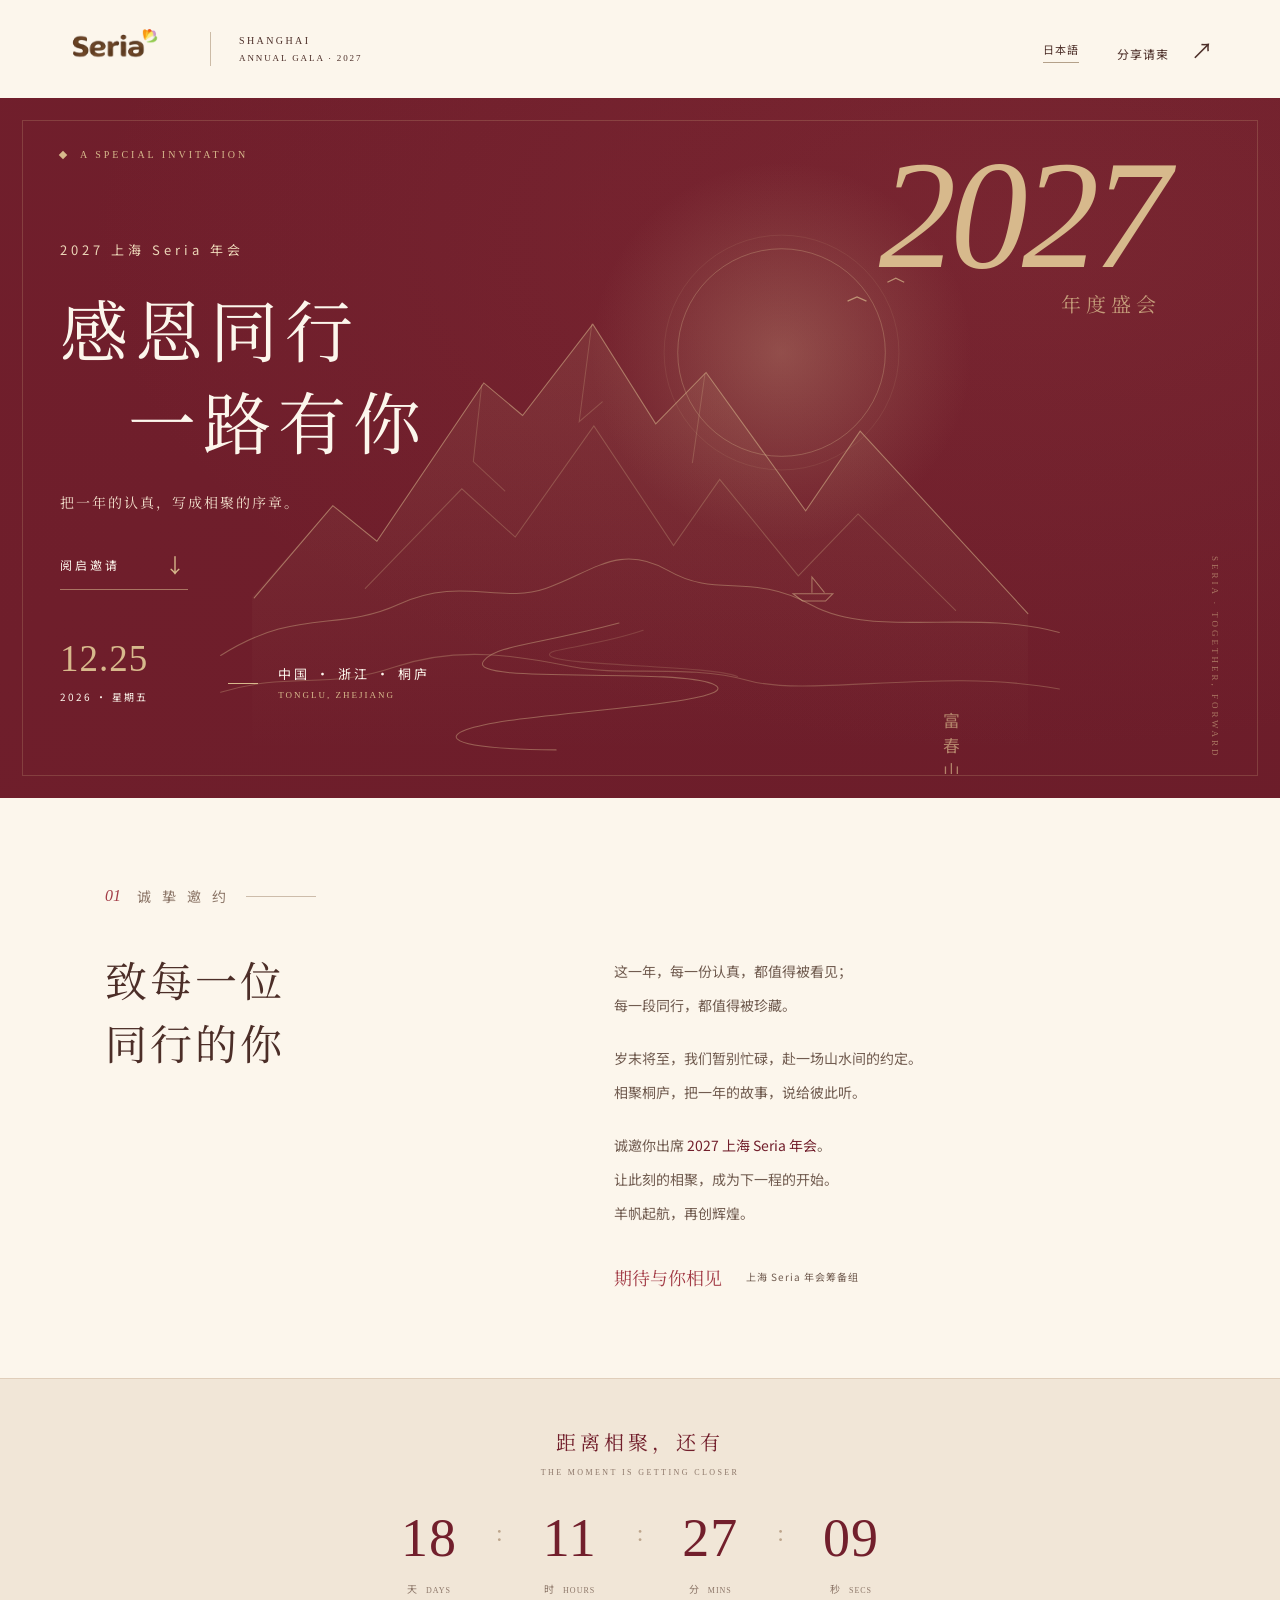
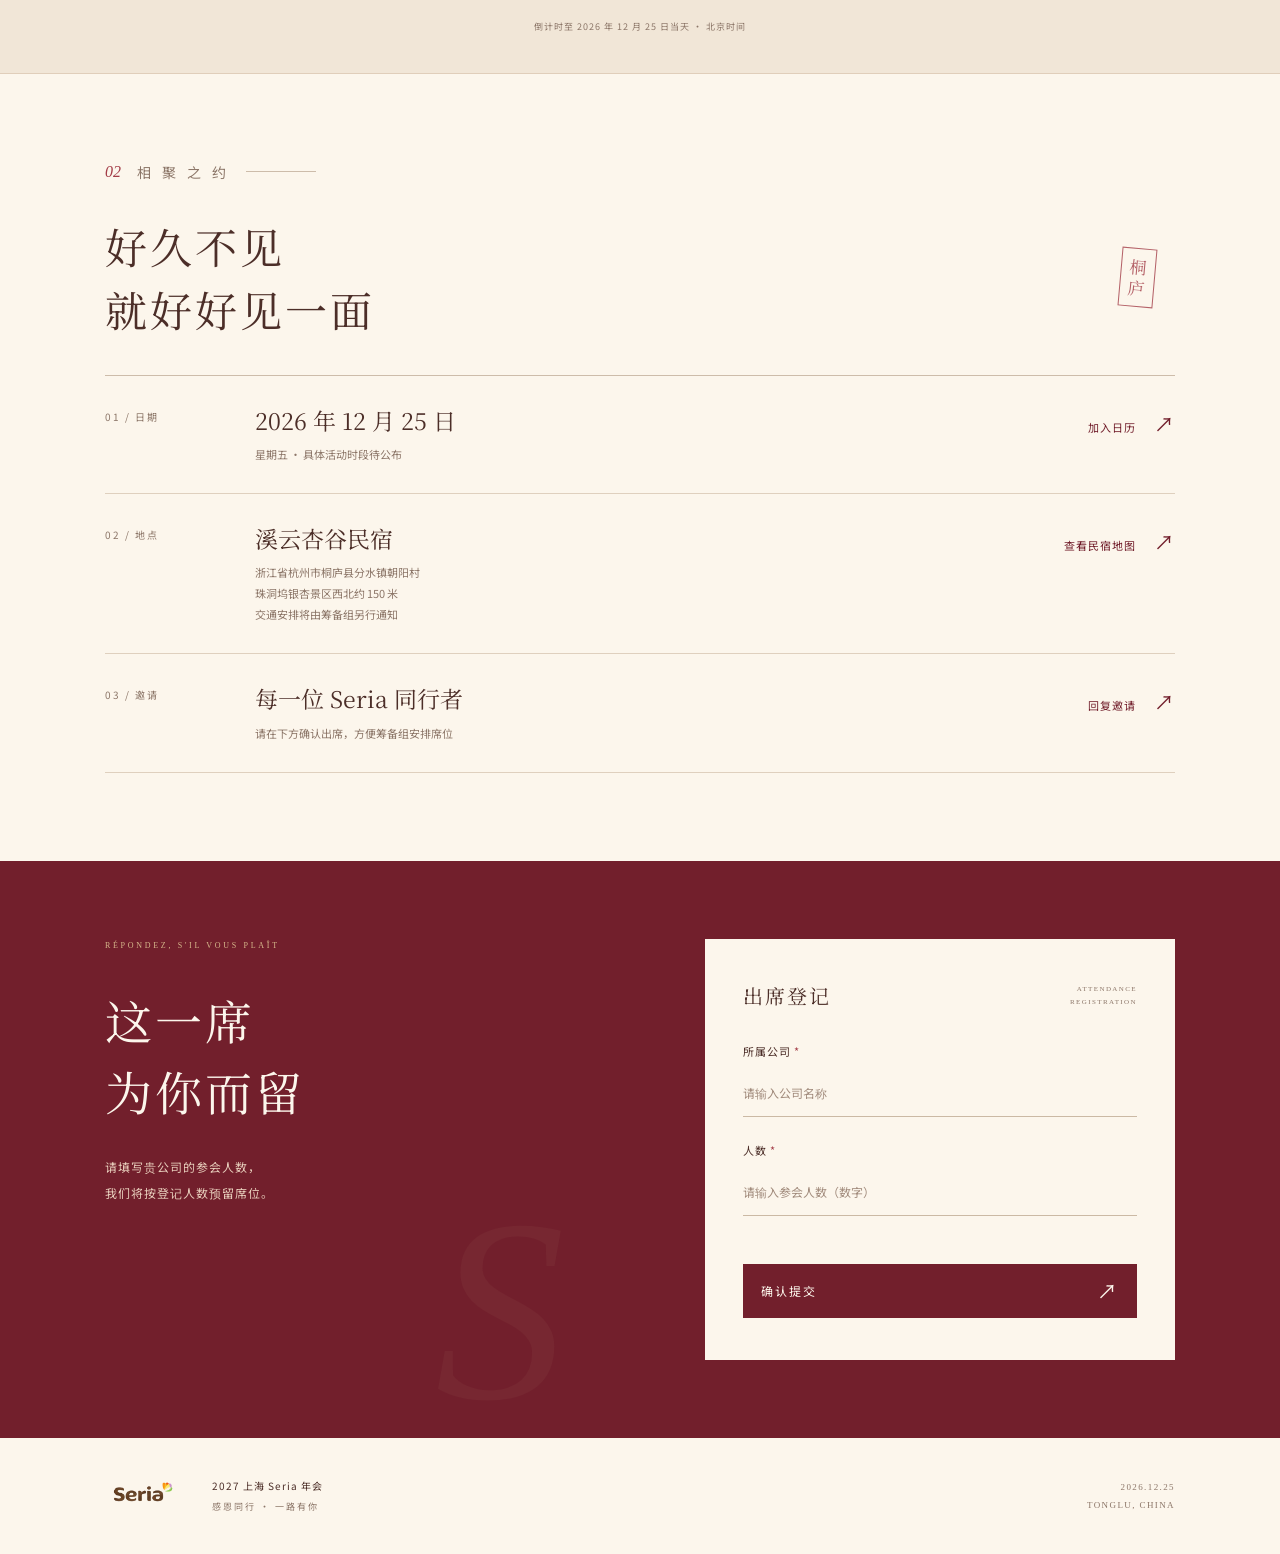
==== index.html @ f0b499c9 "Unify Chinese heading fonts and remove title punctuation" ====
<!doctype html>
<html lang="zh-CN">
<head>
<meta charset="UTF-8">
<meta name="viewport" content="width=device-width,initial-scale=1,viewport-fit=cover">
<meta name="theme-color" content="#721f2c">
<meta name="description" content="2027 上海 Seria 年会邀请函｜2026 年 12 月 25 日，相聚浙江桐庐。查看请柬，确认出席。">
<meta property="og:title" content="感恩同行，一路有你｜2027 上海 Seria 年会">
<meta property="og:description" content="2026.12.25 · 浙江桐庐 · 诚挚邀请每一位同行的你">
<title>2027 上海 Seria 年会 · 邀请函</title>
<link rel="icon" href="./assets/seria-logo.png">
<link rel="stylesheet" href="./style.css?v=20261104-copy1">
<link rel="preload" href="./assets/fonts/serif-sc.woff2?v=20261104-copy1" as="font" type="font/woff2" crossorigin>
<link rel="stylesheet" href="./fonts.css?v=20261104-copy1">
<script defer src="./assets/jszip.min.js"></script>
<script type="module" src="./download.mjs?v=20261105-font3"></script>
<script type="module" src="./app.mjs?v=20261105-reset3"></script>
<style>@font-face{font-family:"Seria Serif Complete";src:url("./assets/fonts/serif-sc-complete.woff2") format("woff2");font-weight:400;font-style:normal;font-display:swap}:root{--serif:"Seria Serif Complete","Songti SC","STSong","SimSun",serif}.company-success .company-receipt strong{font-family:var(--serif);font-weight:400}.form-heading>span{font:400 20px/1.5 var(--serif);letter-spacing:2px}.section-index{font-size:14px}.hero-year span{font:400 20px/1.8 var(--serif);letter-spacing:5px;white-space:nowrap}@media(max-width:800px){.section-index{font-size:14px}.hero-year span{font-size:24px;line-height:1.5;letter-spacing:4px;opacity:1}}</style>
</head>
<body>
<a class="skip" href="#invitation">跳至邀请正文</a>
<header class="masthead">
  <a href="#top" class="brand" aria-label="Seria 年会请柬首页"><img src="./assets/seria-logo.png" width="118" height="50" alt="Seria"></a>
  <span class="masthead-label">SHANGHAI<br><span>ANNUAL GALA · 2027</span></span>
  <a class="language-link" href="./ja/" lang="ja">日本語</a>
  <button class="share-button" type="button" id="share-button" aria-label="分享请柬">分享请柬 <span aria-hidden="true">↗</span></button>
</header>
<main id="top">
  <section class="hero" aria-labelledby="hero-heading">
    <div class="hero-rule"></div>
    <p class="eyebrow hero-eyebrow"><span class="tiny-diamond" aria-hidden="true"></span> A SPECIAL INVITATION</p>
    <p class="hero-year" aria-hidden="true">2027<span>年度盛会</span></p>
    <div class="hero-copy">
      <p class="hero-kicker">2027 上海 Seria 年会</p>
      <h1 id="hero-heading">感恩同行<span>一路有你</span></h1>
      <p class="hero-subtitle">把一年的认真，写成相聚的序章。</p>
      <a class="hero-open" href="#invitation">阅启邀请 <span aria-hidden="true">↓</span></a>
    </div>
    <svg class="landscape" viewBox="0 0 800 620" fill="none" aria-hidden="true">
      <defs>
        <linearGradient id="hill" x1="400" y1="130" x2="400" y2="600" gradientUnits="userSpaceOnUse"><stop stop-color="#d7b98c" stop-opacity=".13"/><stop offset="1" stop-color="#d7b98c" stop-opacity="0"/></linearGradient>
        <radialGradient id="sun"><stop stop-color="#ead0a0" stop-opacity=".25"/><stop offset="1" stop-color="#d7b98c" stop-opacity="0"/></radialGradient>
      </defs>
      <circle cx="535" cy="218" r="182" fill="url(#sun)"/>
      <circle cx="535" cy="218" r="99" stroke="#d7b98c" stroke-opacity=".42" stroke-width=".7"/>
      <circle cx="535" cy="218" r="112" stroke="#d7b98c" stroke-opacity=".15" stroke-width=".7"/>
      <path d="M30 451 107 364 149 398 251 247 288 278 355 191 415 286 463 237 558 369 610 293 770 467V620H30Z" fill="url(#hill)"/>
      <g stroke="#d7b98c" stroke-width="1" stroke-linecap="round">
        <path opacity=".55" d="m32 452 75-88 42 34 102-151 37 31 67-87 60 95 48-49 95 132 52-76 160 174"/>
        <path opacity=".28" d="m138 443 92-95 51 46 75-106 76 114 44-63 75 92 57-59 93 92"/>
        <path opacity=".4" d="M0 507c72-46 111-22 170-49s96 0 140-15 70-44 117-17 78 1 137 33 154 3 236 26"/>
        <path opacity=".3" d="M0 542c66-20 102-2 166-24s125-9 171 0 109-3 167 13 185-13 296 8"/>
        <path opacity=".42" d="M380 476c-79 21-117 21-129 36-19 23 179 6 218 22 38 16-136 26-194 35-75 11-71 27 45 28"/>
        <path opacity=".2" d="M403 483c-50 17-94 17-89 24 6 10 153 9 179 20"/>
        <path opacity=".25" d="m354 191-12 93 22-19m98-27-12 85m-201-74-8 73 30 28"/>
      </g>
      <path d="m598 169 9-4 9 4m20-18 8-4 8 4" stroke="#d7b98c" stroke-opacity=".7" stroke-width="1.2"/>
      <g transform="translate(564 446)" stroke="#d7b98c" stroke-opacity=".55" stroke-width="1"><path d="M-18 2h38l-7 7H-9zM0 1v-15l12 15"/></g>
      <text x="697" y="560" fill="#d7b98c" opacity=".65" font-size="16" style="writing-mode:vertical-rl;letter-spacing:8px">富春山水 · 共赴新程</text>
    </svg>
    <div class="hero-bottom">
      <div class="hero-date"><strong>12.25</strong><span>2026 · 星期五</span></div>
      <div class="hero-location"><span class="line" aria-hidden="true"></span><p>中国 · 浙江 · 桐庐<small>TONGLU, ZHEJIANG</small></p></div>
    </div>
    <span class="hero-corner" aria-hidden="true">SERIA · TOGETHER, FORWARD</span>
  </section>

  <section class="letter section" id="invitation" aria-labelledby="letter-heading">
    <div class="section-index"><span>01</span> 诚 挚 邀 约 <i></i></div>
    <div class="letter-grid">
      <h2 id="letter-heading">致每一位<br>同行的你</h2>
      <div class="letter-copy">
        <p>这一年，每一份认真，都值得被看见；<br>每一段同行，都值得被珍藏。</p>
        <p>岁末将至，我们暂别忙碌，赴一场山水间的约定。<br class="desktop-break">相聚桐庐，把一年的故事，说给彼此听。</p>
        <p>诚邀你出席 <strong>2027 上海 Seria 年会</strong>。<br>让此刻的相聚，成为下一程的开始。<br>羊帆起航，再创辉煌。</p>
        <div class="letter-signature"><span>期待与你相见</span><b>上海 Seria 年会筹备组</b></div>
      </div>
    </div>
  </section>

  <section class="countdown-section" aria-label="年会倒计时">
    <div class="countdown-label"><p id="countdown-title">距离相聚，还有</p><span>THE MOMENT IS GETTING CLOSER</span></div>
    <div class="countdown" role="timer" aria-label="距离活动当天的剩余时间">
      <div><strong id="days">--</strong><span>天 <i>DAYS</i></span></div><b aria-hidden="true">:</b>
      <div><strong id="hours">--</strong><span>时 <i>HOURS</i></span></div><b aria-hidden="true">:</b>
      <div><strong id="minutes">--</strong><span>分 <i>MINS</i></span></div><b aria-hidden="true">:</b>
      <div><strong id="seconds">--</strong><span>秒 <i>SECS</i></span></div>
    </div>
    <p class="countdown-note">倒计时至 2026 年 12 月 25 日当天 · 北京时间</p>
  </section>

  <section class="details section" aria-labelledby="details-heading">
    <div class="section-index"><span>02</span> 相 聚 之 约 <i></i></div>
    <div class="details-heading"><h2 id="details-heading">好久不见<br>就好好见一面</h2><span class="detail-stamp" aria-hidden="true">桐<br>庐</span></div>
    <div class="detail-lines">
      <div class="detail-row"><span class="detail-no">01 / 日期</span><div><h3>2026 年 12 月 25 日</h3><p>星期五 · 具体活动时段待公布</p></div><button type="button" id="calendar-button" class="text-button">加入日历 <span aria-hidden="true">↗</span></button></div>
      <div class="detail-row"><span class="detail-no">02 / 地点</span><div><h3>溪云杏谷民宿</h3><p>浙江省杭州市桐庐县分水镇朝阳村<br>珠洞坞银杏景区西北约 150 米<br>交通安排将由筹备组另行通知</p></div><a class="text-button" href="https://uri.amap.com/search?keyword=%E6%9D%AD%E5%B7%9E%E6%A1%90%E5%BA%90%E6%BA%AA%E4%BA%91%E6%9D%8F%E8%B0%B7%E6%B0%91%E5%AE%BF&city=%E6%9D%AD%E5%B7%9E&view=map" target="_blank" rel="noopener noreferrer">查看民宿地图 <span aria-hidden="true">↗</span></a></div>
      <div class="detail-row"><span class="detail-no">03 / 邀请</span><div><h3>每一位 Seria 同行者</h3><p>请在下方确认出席，方便筹备组安排席位</p></div><a class="text-button" href="#rsvp">回复邀请 <span aria-hidden="true">↗</span></a></div>
    </div>
  </section>

  <section class="rsvp-section rsvp-section--company" id="rsvp" aria-labelledby="rsvp-heading">
    <div class="rsvp-intro">
      <p class="eyebrow">RÉPONDEZ, S'IL VOUS PLAÎT</p>
      <h2 id="rsvp-heading">这一席<br>为你而留</h2>
      <p>请填写贵公司的参会人数，<br>我们将按登记人数预留席位。</p>
      <span class="rsvp-art" aria-hidden="true">S</span>
    </div>
    <div class="rsvp-panel">
      <form id="rsvp-form" class="company-form" novalidate>
        <div class="form-heading"><span>出席登记</span><small>ATTENDANCE REGISTRATION</small></div>
        <label for="guest-company">所属公司 <span aria-hidden="true">*</span></label>
        <input id="guest-company" name="company" type="text" autocomplete="organization"
          maxlength="100" required placeholder="请输入公司名称">
        <label for="guest-count">人数 <span aria-hidden="true">*</span></label>
        <input id="guest-count" name="headcount" type="number" inputmode="numeric"
          min="1" max="300" step="1" required placeholder="请输入参会人数（数字）">
        <div class="honeypot" aria-hidden="true">
          <label for="guest-website">Website</label>
          <input id="guest-website" name="website" tabindex="-1" autocomplete="off">
        </div>
        <button class="submit-button" id="submit-button" type="submit">
          <span>确认提交</span><span aria-hidden="true">↗</span>
        </button>
        <p class="form-message" id="form-message" role="status" aria-live="polite"></p>
      </form>
      <div id="rsvp-success" class="success-panel company-success" hidden>
        <div class="success-mark" aria-hidden="true">✓</div>
        <p class="eyebrow">REGISTRATION RECEIVED</p>
        <h3>参会人数登记成功</h3>
        <p>已收到贵公司的登记信息。<br>我们将按登记人数预留席位。</p>
        <div class="company-receipt">
          <span id="receipt-company"></span>
          <strong><span id="receipt-count"></span> 人</strong>
        </div>
        <div class="receipt-code" hidden><span>登记编号</span><strong id="receipt-code"></strong></div>
        <button id="download-company-list" type="button" style="display:flex;justify-content:space-between;align-items:center;gap:12px;width:100%;min-height:52px;margin-top:18px;padding:14px 18px;border:1px solid #721f2c;background:var(--red);color:var(--paper);font:400 12px/1.5 var(--sans);letter-spacing:2px;text-align:left">下载本公司人员名单（Excel） <span aria-hidden="true" style="font-size:20px">↓</span></button>
        <p id="download-message" style="font:400 12px/1.8 var(--serif);margin-top:10px">姓名、性别、编号请填写后交给筹备组，表格不会自动上传。</p>
      </div>
      
    </div>
  </section>
</main>
<footer><img src="./assets/seria-logo.png" alt="Seria" width="82" height="35"><p>2027 上海 Seria 年会<br><span>感恩同行 · 一路有你</span></p><span class="footer-date">2026.12.25<br>TONGLU, CHINA</span></footer>
<nav class="mobile-bar" aria-label="快捷操作"><button type="button" id="mobile-share">分享请柬 <span aria-hidden="true">↗</span></button><a href="#rsvp" id="mobile-rsvp">确认出席 <span aria-hidden="true">→</span></a></nav>
<div class="toast" id="toast" role="status" aria-live="polite"></div>
<dialog class="share-dialog" id="share-dialog" aria-labelledby="share-title" aria-describedby="share-instructions">
  <div class="share-dialog-head"><h2 id="share-title">分享二维码请柬</h2><form method="dialog"><button type="submit" class="share-close" aria-label="关闭分享">×</button></form></div>
  <p id="share-instructions">选择分享方式：保存图片后发送，或复制邀请函链接。</p>
  <button type="button" id="copy-share-link" class="share-download" style="width:100%;margin:12px 0;background:transparent;border:1px solid #721f2c;color:#721f2c">复制邀请函链接 <span aria-hidden="true">↗</span></button>
  <input id="share-link-value" aria-label="邀请函链接" readonly hidden style="width:100%;font-size:14px" />
  <p id="share-link-status" role="status" aria-live="polite" style="font-size:12px"></p>
  <img class="share-poster" src="./assets/share/invitation-sc.jpg?v=20261104-copy1" width="1190" height="1355" alt="2027 上海 Seria 年会中文邀请函，含进入请柬的二维码">
  <a class="share-download" href="./assets/share/invitation-sc.jpg?v=20261104-copy1" download="Seria-2027-invitation-zh.jpg">保存请柬图片（分享图片） <span aria-hidden="true">↓</span></a>
</dialog>
<noscript><p class="noscript">请启用 JavaScript，以查看实时倒计时并提交出席回执。</p></noscript>
</body>
</html>
---- style.css ----
@charset "UTF-8";
:root{--red:#721f2c;--deep:#521823;--rose:#a33c47;--gold:#d7b98c;--paper:#fcf6ec;--ink:#4c2e28;--muted:#8c7668;--serif:"Songti SC","STSong","SimSun",serif;--sans:"Microsoft YaHei","PingFang SC","Noto Sans SC",sans-serif}
*{box-sizing:border-box}html{scroll-behavior:smooth;scroll-padding-top:30px}body{margin:0;background:var(--paper);color:var(--ink);font-family:var(--sans);-webkit-font-smoothing:antialiased}button,input,textarea{font:inherit}button,a,input,textarea{-webkit-tap-highlight-color:transparent}button,a{touch-action:manipulation}a{color:inherit;text-decoration:none}button{cursor:pointer}button:disabled{cursor:wait;opacity:.65}button:focus-visible,a:focus-visible,input:focus-visible,textarea:focus-visible{outline:2px solid var(--rose);outline-offset:5px}button{border:0}p,h1,h2,h3{margin:0}button span,a span{display:inline-block}::selection{background:var(--gold);color:var(--deep)}[hidden]{display:none!important}
.skip{position:fixed;top:-100px;left:20px;z-index:100;background:white;padding:16px}.skip:focus{top:0}
.masthead{max-width:1280px;height:98px;padding:0 60px;display:flex;align-items:center;gap:32px;margin:auto}.brand img{width:118px;height:auto;display:block}.masthead-label{font:10px/1.7 Georgia,serif;letter-spacing:2.4px;border-left:1px solid #ccbba6;padding-left:28px}.masthead-label span{font-size:9px;letter-spacing:1.9px}.share-button{margin-left:auto;background:none;color:var(--ink);font-size:12px;letter-spacing:1px}.share-button span{margin-left:18px;font-size:22px}
.hero{position:relative;isolation:isolate;background:var(--red);color:var(--paper);min-height:700px;overflow:hidden;padding:48px max(60px,calc((100vw - 1160px)/2)) 40px}.hero:after{content:"";position:absolute;inset:0;pointer-events:none;z-index:-1;background:radial-gradient(ellipse at 80% 20%,#b8555525,transparent 65%),linear-gradient(135deg,#4d12230d,#390d181a)}.hero-rule{position:absolute;inset:22px;border:1px solid #d7b98c35;pointer-events:none}.eyebrow{font:10px/1.7 Georgia,serif;letter-spacing:3px}.hero-eyebrow{display:flex;gap:14px;align-items:center;color:var(--gold)}.tiny-diamond{display:block;width:6px;height:6px;background:var(--gold);transform:rotate(45deg)}
.hero-year{position:absolute;right:9%;top:48px;font:italic 155px/.9 Georgia,serif;letter-spacing:-6px;color:var(--gold);opacity:.75;z-index:1}.hero-year span{display:block;font:10px/2.5 var(--sans);letter-spacing:10px;text-align:right;opacity:.8;margin-right:4px}
.hero-copy{position:relative;margin-top:77px;z-index:2}.hero-kicker{font-size:13px;letter-spacing:4px;color:#ebd5b7;margin-bottom:23px}h1{font:68px/1.35 var(--serif);letter-spacing:7px;font-weight:400}h1 span{display:block;margin-left:68px}.hero-subtitle{font:14px/1.8 var(--serif);letter-spacing:2px;margin-top:24px;color:#f2dfcc}.hero-open{display:inline-flex;align-items:center;gap:45px;font-size:12px;letter-spacing:3px;border-bottom:1px solid #d7b98c90;padding:0 0 10px;margin-top:35px}.hero-open span{font-size:20px;color:var(--gold)}
.landscape{position:absolute;width:68%;height:auto;max-height:650px;right:-40px;bottom:24px;z-index:0;pointer-events:none}
.hero-bottom{display:flex;align-items:end;gap:80px;position:relative;z-index:2;margin-top:50px}.hero-date strong{display:block;font:37px/1 Georgia,serif;letter-spacing:1px;color:var(--gold)}.hero-date span{display:block;font-size:10px;letter-spacing:2px;margin-top:12px}.hero-location{display:flex;align-items:center;gap:20px}.hero-location p{font-size:13px;letter-spacing:3px;line-height:1.8}.hero-location small{display:block;font:9px/2 Georgia,serif;letter-spacing:2px;color:var(--gold)}.line{display:block;width:30px;height:1px;background:var(--gold)}.hero-corner{position:absolute;bottom:40px;right:60px;font:9px Georgia,serif;letter-spacing:3px;color:#d7b98c90;writing-mode:vertical-rl}
.section{max-width:1160px;margin:0 auto;padding:88px 45px}.section-index{display:flex;align-items:center;gap:16px;font-size:10px;letter-spacing:4px;color:var(--muted)}.section-index>span{font:italic 16px Georgia,serif;letter-spacing:0;color:var(--rose)}.section-index i{height:1px;flex:1;max-width:70px;background:#cdbcaa}.letter-grid{display:grid;grid-template-columns:1fr 1.25fr;gap:60px;margin-top:42px}h2{font:42px/1.5 var(--serif);font-weight:400;letter-spacing:3px}.title-dot{color:var(--rose)}.letter-copy{font:14px/2.4 var(--sans);color:#715c50;padding-top:7px}.letter-copy p+p{margin-top:20px}.letter-copy strong{font-weight:500;color:var(--red)}.letter-signature{display:flex;align-items:center;gap:24px;margin-top:34px}.letter-signature span{font:18px var(--serif);color:var(--rose)}.letter-signature b{font-size:10px;font-weight:400;letter-spacing:1px}
.countdown-section{padding:48px 30px 40px;background:#f1e6d7;border-top:1px solid #e0ceba;border-bottom:1px solid #e0ceba;text-align:center}.countdown-label p{font:20px var(--serif);letter-spacing:4px;color:var(--red)}.countdown-label>span{font:8px/3 Georgia,serif;letter-spacing:2.4px;color:var(--muted)}.countdown{display:flex;justify-content:center;align-items:flex-start;gap:27px;margin-top:24px}.countdown>div{min-width:80px}.countdown strong{display:block;font:54px/1.1 Georgia,serif;color:var(--red);font-variant-numeric:tabular-nums;letter-spacing:1px}.countdown>div>span{font-size:10px;display:block;color:var(--muted);margin-top:12px}.countdown i{font:8px Georgia,serif;margin-left:7px;letter-spacing:1px}.countdown>b{font:24px/2 Georgia,serif;font-weight:400;color:#bda58c}.countdown-note{font-size:9px;color:var(--muted);letter-spacing:1px;margin-top:24px}
.details-heading{display:flex;justify-content:space-between;align-items:center;margin-top:33px}.detail-stamp{border:1px solid var(--rose);padding:7px 8px;color:var(--rose);font:17px/1.25 var(--serif);transform:rotate(5deg);opacity:.8;margin-right:20px}.detail-lines{margin-top:34px;border-top:1px solid #cdbcaa}.detail-row{padding:28px 0;border-bottom:1px solid #dfd0be;display:grid;grid-template-columns:130px 1fr auto;align-items:start;gap:20px}.detail-no{font-size:10px;letter-spacing:2px;color:var(--muted);padding-top:5px}.detail-row h3{font:23px/1.5 var(--serif);font-weight:400}.detail-row p{font-size:11px;line-height:1.9;color:var(--muted);margin-top:6px}.text-button{padding:5px 0;background:transparent;color:var(--red);font-size:11px;white-space:nowrap;letter-spacing:1px}.text-button span{font-size:20px;margin-left:15px}
.rsvp-section{background:var(--red);color:var(--paper);display:grid;grid-template-columns:1fr 1fr;gap:70px;padding:78px max(60px,calc((100vw - 1070px)/2));position:relative;overflow:hidden}.rsvp-intro{position:relative}.rsvp-intro>.eyebrow{color:var(--gold);font-size:8px;letter-spacing:2.7px}.rsvp-intro h2{margin-top:33px;font-size:47px}.rsvp-intro>p:last-of-type{font-size:12px;line-height:2.2;color:#e7cdbb;margin-top:28px;letter-spacing:1px}.rsvp-art{position:absolute;font:italic 260px Georgia,serif;color:#d7b98c0c;bottom:-100px;right:40px;pointer-events:none}.rsvp-panel{background:var(--paper);padding:34px 35px;color:var(--ink);position:relative;z-index:1;align-self:start}.form-heading{display:flex;align-items:center;justify-content:space-between;margin-bottom:25px;gap:16px}.form-heading>span{font:20px var(--serif);letter-spacing:2px}.form-heading small{font:7px/1.8 Georgia,serif;letter-spacing:1.4px;max-width:130px;text-align:right;color:var(--muted)}label{display:block;font-size:11px;letter-spacing:1px;margin-top:22px;margin-bottom:9px}label>span{color:var(--rose)}label small{font-size:9px;color:var(--muted);margin-left:8px}input,textarea{display:block;width:100%;border:0;border-bottom:1px solid #cbb9a4;border-radius:0;background:transparent;padding:10px 0 12px;outline-offset:3px;color:var(--ink);font-size:16px;line-height:1.5}input::placeholder,textarea::placeholder{color:#a28c7d;font-size:12px}textarea{resize:vertical;min-height:65px;max-height:180px}.privacy-note{font-size:10px;line-height:1.9;color:var(--muted);margin:20px 0 16px}.submit-button{width:100%;display:flex;align-items:center;justify-content:space-between;background:var(--red);color:var(--paper);padding:17px 18px;font-size:12px;letter-spacing:2px}.submit-button>span:last-child{font-size:20px;line-height:1}.form-message{font-size:11px;line-height:1.7;color:var(--red);margin-top:12px}.form-message:empty{display:none}.honeypot{position:absolute;left:-10000px;top:auto;width:1px;height:1px;overflow:hidden}
.success-panel{padding:35px 0;text-align:center}.success-mark{border:1px solid #cab390;color:var(--red);width:58px;height:58px;border-radius:50%;display:grid;place-items:center;margin:0 auto 24px;font-size:24px}.success-panel>.eyebrow{font-size:8px;letter-spacing:2px;color:var(--muted)}.success-panel h3{font:24px/1.6 var(--serif);margin:15px 0}.success-panel>p{font-size:12px;line-height:2;color:var(--muted)}.receipt-code{margin:28px 0;padding:20px;border-top:1px solid #ddcdb6;border-bottom:1px solid #ddcdb6}.receipt-code span{display:block;font-size:10px;color:var(--muted);margin-bottom:10px}.receipt-code strong{font:20px Georgia,serif;letter-spacing:3px;color:var(--red)}.success-panel .success-footnote{font-size:10px}
footer{display:flex;align-items:center;gap:25px;max-width:1160px;padding:35px 45px;margin:auto}footer img{width:82px;height:auto}footer p{font-size:10px;line-height:2;letter-spacing:1px}footer p>span{font-size:9px;color:var(--muted);letter-spacing:2px}.footer-date{margin-left:auto;text-align:right;font:9px/2 Georgia,serif;letter-spacing:1.4px;color:var(--muted)}.mobile-bar{display:none}.toast{position:fixed;bottom:100px;left:50%;transform:translate(-50%,20px);background:var(--deep);color:var(--paper);border:1px solid #d7b98c65;border-radius:2px;padding:13px 20px;font-size:12px;max-width:calc(100vw - 40px);width:max-content;opacity:0;pointer-events:none;transition:opacity .2s,transform .2s;z-index:20;box-shadow:0 3px 15px #0002}.toast.visible{opacity:1;transform:translate(-50%,0)}.noscript{background:#fff3cb;padding:16px;font-size:14px;position:fixed;top:0;z-index:100;left:0;right:0}
@media(min-width:900px){.hero-copy{animation:rise .9s both}.hero-year{animation:rise 1.2s both}.landscape{animation:appear 2s both}}
@keyframes rise{from{opacity:0;transform:translateY(15px)}to{opacity:1;transform:translateY(0)}}@keyframes appear{from{opacity:0}to{opacity:1}}
@media(max-width:800px){.masthead{height:78px;padding:0 26px;gap:20px}.brand img{width:98px}.masthead-label{padding-left:20px;font-size:9px;letter-spacing:1.8px}.masthead-label span{font-size:7px;letter-spacing:1.3px}.share-button{font-size:10px;letter-spacing:0}.share-button span{font-size:17px;margin-left:6px}.hero{min-height:680px;padding:35px 34px 32px}.hero-rule{inset:13px}.hero-year{top:56px;right:35px;font-size:104px;letter-spacing:-4px}.hero-year span{font-size:8px;letter-spacing:7px;line-height:3}.hero-eyebrow{font-size:8px;letter-spacing:2px;gap:10px}.hero-copy{margin-top:156px}.hero-kicker{font-size:10px;letter-spacing:2px;margin-bottom:19px}h1{font-size:48px;letter-spacing:4px;line-height:1.4}h1 span{margin-left:41px}.hero-subtitle{font-size:11px;letter-spacing:1px;margin-top:19px}.hero-open{font-size:11px;margin-top:26px;gap:33px}.hero-bottom{gap:35px;margin-top:74px;align-items:center}.hero-date strong{font-size:32px}.hero-date span{font-size:9px;letter-spacing:1px}.hero-location{gap:12px}.hero-location p{font-size:10px;letter-spacing:1px}.hero-location small{font-size:7px;letter-spacing:1px}.line{width:19px}.landscape{width:121%;right:-28%;bottom:-10px;max-height:none;opacity:.8}.hero-corner{display:none}.section{padding:53px 28px}.section-index{font-size:9px;letter-spacing:3px;gap:13px}.letter-grid{grid-template-columns:1fr;gap:26px;margin-top:30px}h2{font-size:33px;line-height:1.55;letter-spacing:2px}.letter-copy{font-size:12px;line-height:2.4;padding:0}.letter-copy p+p{margin-top:18px}.letter-signature{margin-top:25px;gap:20px}.letter-signature span{font-size:16px}.letter-signature b{font-size:9px}.desktop-break{display:none}.countdown-section{padding:35px 22px}.countdown-label p{font-size:18px;letter-spacing:3px}.countdown-label>span{font-size:6.7px;letter-spacing:1.6px}.countdown{gap:13px;margin-top:22px}.countdown>div{min-width:46px}.countdown strong{font-size:38px}.countdown>b{font-size:19px;line-height:1.8}.countdown>div>span{font-size:9px;margin-top:9px}.countdown i{display:none}.countdown-note{font-size:8px;letter-spacing:0}.details-heading{margin-top:27px}.details-heading h2{font-size:29px}.detail-stamp{font-size:15px;margin-right:0}.detail-lines{margin-top:28px}.detail-row{grid-template-columns:1fr auto;gap:10px;padding:23px 0}.detail-no{grid-column:1 / -1;font-size:9px;padding:0;margin-bottom:3px}.detail-row h3{font-size:21px}.detail-row p{font-size:10px;max-width:220px}.text-button{font-size:10px;letter-spacing:0;padding:3px 0}.text-button span{font-size:17px;margin-left:4px}.rsvp-section{grid-template-columns:1fr;gap:30px;padding:47px 25px}.rsvp-intro h2{font-size:36px;margin-top:24px}.rsvp-intro>p:last-of-type{font-size:11px;margin-top:18px}.rsvp-art{font-size:230px;right:0;bottom:-40px;color:#d7b98c12}.rsvp-panel{padding:29px 23px}.form-heading>span{font-size:20px}.form-heading small{font-size:6px;max-width:110px}label{font-size:11px;margin-top:20px}.success-panel h3{font-size:22px}.receipt-code strong{font-size:19px}footer{padding:30px 26px 110px;gap:17px}footer img{width:70px}footer p{font-size:8px;letter-spacing:0}footer p>span{font-size:8px;letter-spacing:.6px}.footer-date{font-size:7px;letter-spacing:.8px}.mobile-bar{position:fixed;bottom:0;left:0;right:0;z-index:10;background:var(--paper);border-top:1px solid #dac8b0;display:flex;align-items:center;gap:15px;padding:12px 22px calc(12px + env(safe-area-inset-bottom))}.mobile-bar button{font-size:11px;background:none;color:var(--red);min-width:95px;min-height:42px;text-align:left}.mobile-bar button>span{margin-left:8px;font-size:17px}.mobile-bar a{flex:1;background:var(--red);color:var(--paper);display:flex;justify-content:space-between;align-items:center;min-height:43px;padding:11px 18px;font-size:12px;letter-spacing:2px}.mobile-bar a>span{font-size:18px}.toast{bottom:95px}}
@media(max-width:360px){.masthead{padding:0 20px;gap:14px}.masthead-label{padding-left:14px}.share-button{font-size:9px}.hero{padding-left:28px;padding-right:28px}h1{font-size:43px}.hero-subtitle{font-size:10px}.hero-location{gap:7px}.hero-bottom{gap:24px}.countdown{gap:9px}.countdown strong{font-size:34px}.rsvp-panel{padding-left:20px;padding-right:20px}.detail-row h3{font-size:19px}}
@media(prefers-reduced-motion:reduce){html{scroll-behavior:auto}*,*:before,*:after{animation:none!important;transition:none!important}}

.language-link{margin-left:auto;font-size:11px;letter-spacing:1px;border-bottom:1px solid #b4a18a;padding:5px 0;white-space:nowrap}.language-link+.share-button{margin-left:0}:lang(ja){--serif:"Yu Mincho","Hiragino Mincho ProN","MS Mincho",serif;--sans:"Yu Gothic","Hiragino Kaku Gothic ProN","Meiryo",sans-serif}:lang(ja) h1{font-size:58px;letter-spacing:3px}:lang(ja) h2{font-size:34px;letter-spacing:1px}:lang(ja) .hero-kicker{letter-spacing:2px}:lang(ja) .letter-signature{flex-wrap:wrap;gap:12px}:lang(ja) .rsvp-intro h2{font-size:39px}:lang(ja) .form-heading{gap:10px}:lang(ja) .form-heading>span{font-size:18px;letter-spacing:0}:lang(ja) .detail-row h3{font-size:21px}:lang(ja) .countdown-label p{letter-spacing:2px}:lang(ja) .detail-row p{max-width:430px}
@media(max-width:800px){.masthead{gap:15px}.language-link{font-size:10px}.masthead-label{padding-left:14px}.share-button{font-size:0}.share-button span{font-size:20px;margin-left:0}:lang(ja) h1{font-size:36px;letter-spacing:1.5px}:lang(ja) h1 span{margin-left:25px}:lang(ja) h2{font-size:27px}:lang(ja) .rsvp-intro h2{font-size:32px}:lang(ja) .hero-subtitle{font-size:10px;letter-spacing:.5px}:lang(ja) .hero-kicker{font-size:10px;letter-spacing:1px}:lang(ja) .hero-location p{font-size:9px;letter-spacing:0}:lang(ja) .hero-bottom{gap:27px}:lang(ja) .details-heading h2{font-size:23px}:lang(ja) .detail-row{grid-template-columns:1fr}:lang(ja) .detail-row .text-button{justify-self:start;padding-top:7px}:lang(ja) .detail-no{grid-column:auto}:lang(ja) .rsvp-panel{padding-left:22px;padding-right:22px}:lang(ja) .form-heading small{max-width:100px}:lang(ja) .success-panel h3{font-size:20px}:lang(ja) .mobile-bar button{font-size:10px;min-width:100px}:lang(ja) .mobile-bar a{font-size:11px;letter-spacing:1px}:lang(ja) .letter-signature span{font-size:15px}}
@media(max-width:360px){:lang(ja) h1{font-size:32px}:lang(ja) .masthead-label{font-size:8px}:lang(ja) .hero-location p{font-size:8px}}

@media(max-width:360px){:lang(ja) h1{font-size:28px;letter-spacing:1px}.masthead-label{display:none}}

select{display:block;width:100%;min-width:0;max-width:100%;border:0;border-bottom:1px solid #cbb9a4;border-radius:0;background:transparent;padding:10px 26px 12px 0;color:var(--ink);font:16px/1.5 var(--sans);text-overflow:ellipsis;cursor:pointer}select:required:invalid{font-size:12px;color:#a28c7d}select option{font:16px/1.5 var(--sans);color:var(--ink);background:var(--paper)}select option:disabled{font-size:12px;color:#a28c7d}select:focus-visible{outline:2px solid var(--rose);outline-offset:5px}
.landscape{left:50%;right:auto;transform:translateX(-50%)}
.share-dialog{width:min(520px,calc(100vw - 32px));max-height:90vh;max-height:90dvh;padding:22px;border:1px solid #d7b98c;background:var(--paper);color:var(--ink);overflow:auto;box-shadow:0 20px 70px #0005}.share-dialog::backdrop{background:#29131bcc}.share-dialog-head{display:flex;align-items:center;justify-content:space-between;gap:16px;margin-bottom:12px}.share-dialog h2{font:20px/1.5 var(--serif);letter-spacing:1px}.share-dialog-head form{margin:0}.share-close{background:transparent;color:var(--red);font:30px/1 var(--sans);width:40px;height:40px;flex-shrink:0}.share-dialog>p{font:12px/1.9 var(--sans);color:var(--muted);margin:0 0 18px}.share-poster{display:block;width:100%;height:auto;-webkit-touch-callout:default;user-select:auto}.share-download{display:flex;align-items:center;justify-content:space-between;margin-top:18px;padding:14px 18px;background:var(--red);color:var(--paper);font:13px/1.5 var(--sans);letter-spacing:1px}


/* 2026-11: company-level headcount registration */
.rsvp-section--company .rsvp-panel {
  align-self: center;
  width: 100%;
  max-width: 470px;
  justify-self: end;
  padding: 42px 38px;
}
.company-form .form-heading { margin-bottom: 32px; }
.company-form label { margin-top: 25px; margin-bottom: 10px; }
.company-form input[type="text"],
.company-form input[type="number"] {
  border: 0;
  border-bottom: 1px solid #cbb9a4;
  border-radius: 0;
  background: transparent;
  padding: 10px 0 12px;
  min-height: 48px;
  box-shadow: none;
}
.company-form input[type="text"]:focus,
.company-form input[type="number"]:focus {
  border: 0;
  border-bottom: 1px solid var(--red);
  outline: none;
  box-shadow: none;
}
.company-form .submit-button { margin-top: 48px; }
.company-form .form-message { min-height: 0; }
.company-success .company-receipt {
  display: flex;
  flex-direction: column;
  gap: 8px;
  margin: 26px 0;
  padding: 18px 12px;
  border-top: 1px solid #ddcdb6;
  border-bottom: 1px solid #ddcdb6;
  color: var(--muted);
  font-size: 12px;
}
.company-success .company-receipt strong {
  color: var(--red);
  font: 24px Georgia, serif;
  letter-spacing: 1px;
}
.rsvp-section--japanese {
  display: flex;
  align-items: center;
  justify-content: center;
  min-height: 560px;
  padding: 105px 28px;
  text-align: center;
}
.rsvp-section--japanese .rsvp-intro {
  width: min(100%, 760px);
  margin: 0 auto;
  text-align: center;
}
.rsvp-section--japanese .rsvp-intro h2 {
  margin-top: 34px;
  font-size: 54px;
  line-height: 1.7;
  letter-spacing: 2px;
}
.rsvp-section--japanese .japanese-divider {
  display: block;
  width: 68px;
  height: 1px;
  margin: 28px auto 30px;
  background: var(--gold);
}
.rsvp-section--japanese .rsvp-intro > p:last-of-type {
  margin: 0;
  font-size: 15px;
  line-height: 2.3;
  letter-spacing: 2px;
}
.rsvp-section--japanese .rsvp-art {
  right: 50%;
  bottom: -175px;
  transform: translateX(50%);
  font-size: 300px;
  color: #d7b98c12;
}
.mobile-bar--share-only { justify-content: center; }
.mobile-bar--share-only button {
  min-width: 0;
  margin: 0 auto;
  text-align: center;
}
@media(max-width:800px) {
  .rsvp-section--company .rsvp-panel {
    justify-self: stretch;
    max-width: none;
    padding: 32px 24px;
  }
  .company-form .submit-button { margin-top: 36px; }
  .rsvp-section--japanese {
    min-height: 440px;
    padding: 82px 24px;
  }
  .rsvp-section--japanese .rsvp-intro h2 {
    margin-top: 27px;
    font-size: 35px;
    line-height: 1.75;
  }
  .rsvp-section--japanese .japanese-divider { margin: 22px auto 24px; }
  .rsvp-section--japanese .rsvp-intro > p:last-of-type {
    font-size: 12px;
    letter-spacing: 1px;
  }
  .rsvp-section--japanese .rsvp-art {
    font-size: 230px;
    bottom: -130px;
  }
}
---- fonts.css ----
/* Self-hosted OFL subsets: no external font service is used by visitors. */
@font-face{font-family:"Seria Serif SC";src:url("./assets/fonts/serif-sc.woff2?v=20261104-copy1") format("woff2");font-weight:400;font-style:normal;font-display:swap}
@font-face{font-family:"Seria Sans SC";src:url("./assets/fonts/sans-sc.woff2?v=20261104-copy1") format("woff2");font-weight:400;font-style:normal;font-display:swap}
@font-face{font-family:"Seria Serif JP";src:url("./assets/fonts/serif-jp.woff2?v=20261104-copy1") format("woff2");font-weight:400;font-style:normal;font-display:swap}
@font-face{font-family:"Seria Sans JP";src:url("./assets/fonts/sans-jp.woff2?v=20261104-copy1") format("woff2");font-weight:400;font-style:normal;font-display:swap}
:root{--serif:"Seria Serif SC","Songti SC","STSong","SimSun",serif;--sans:"Seria Sans SC","Microsoft YaHei","PingFang SC",sans-serif}
:lang(ja){--serif:"Seria Serif JP","Yu Mincho","Hiragino Mincho ProN",serif;--sans:"Seria Sans JP","Yu Gothic","Hiragino Kaku Gothic ProN",sans-serif}
html{-webkit-text-size-adjust:100%;text-size-adjust:100%}
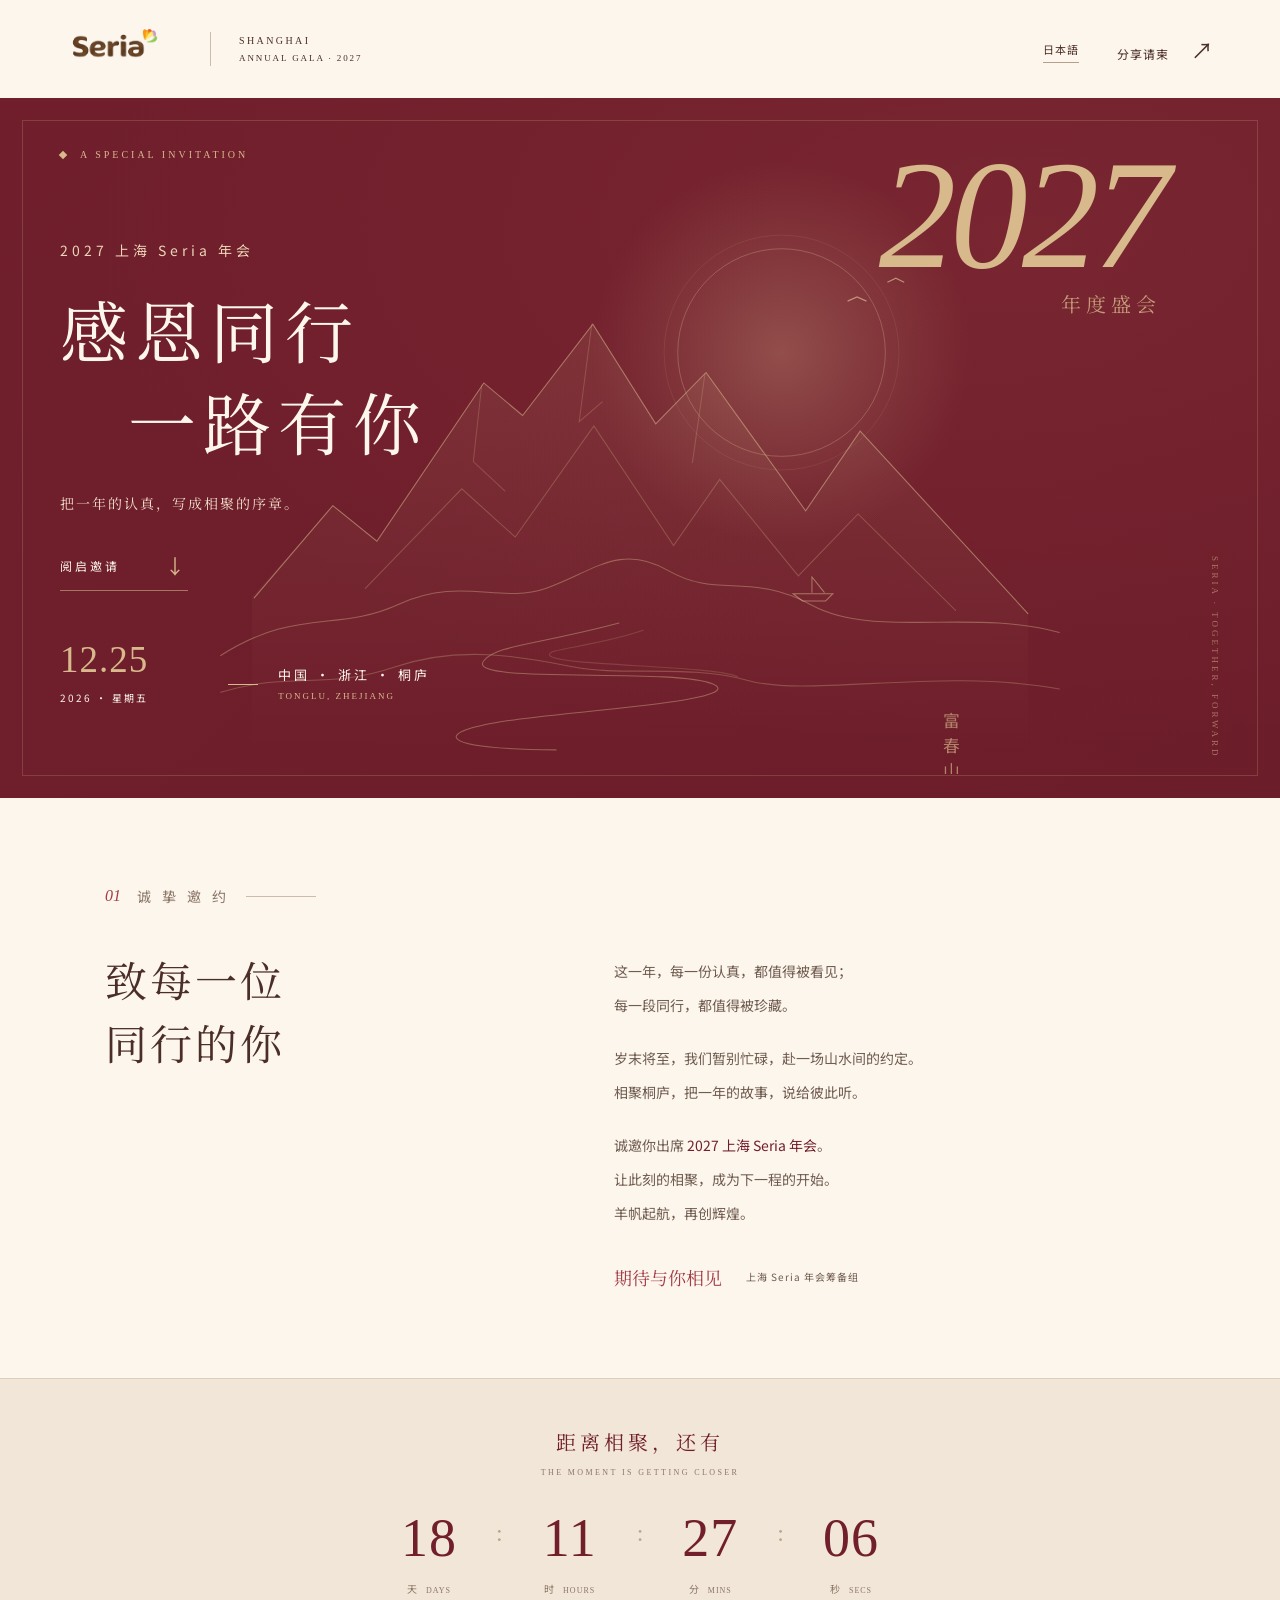
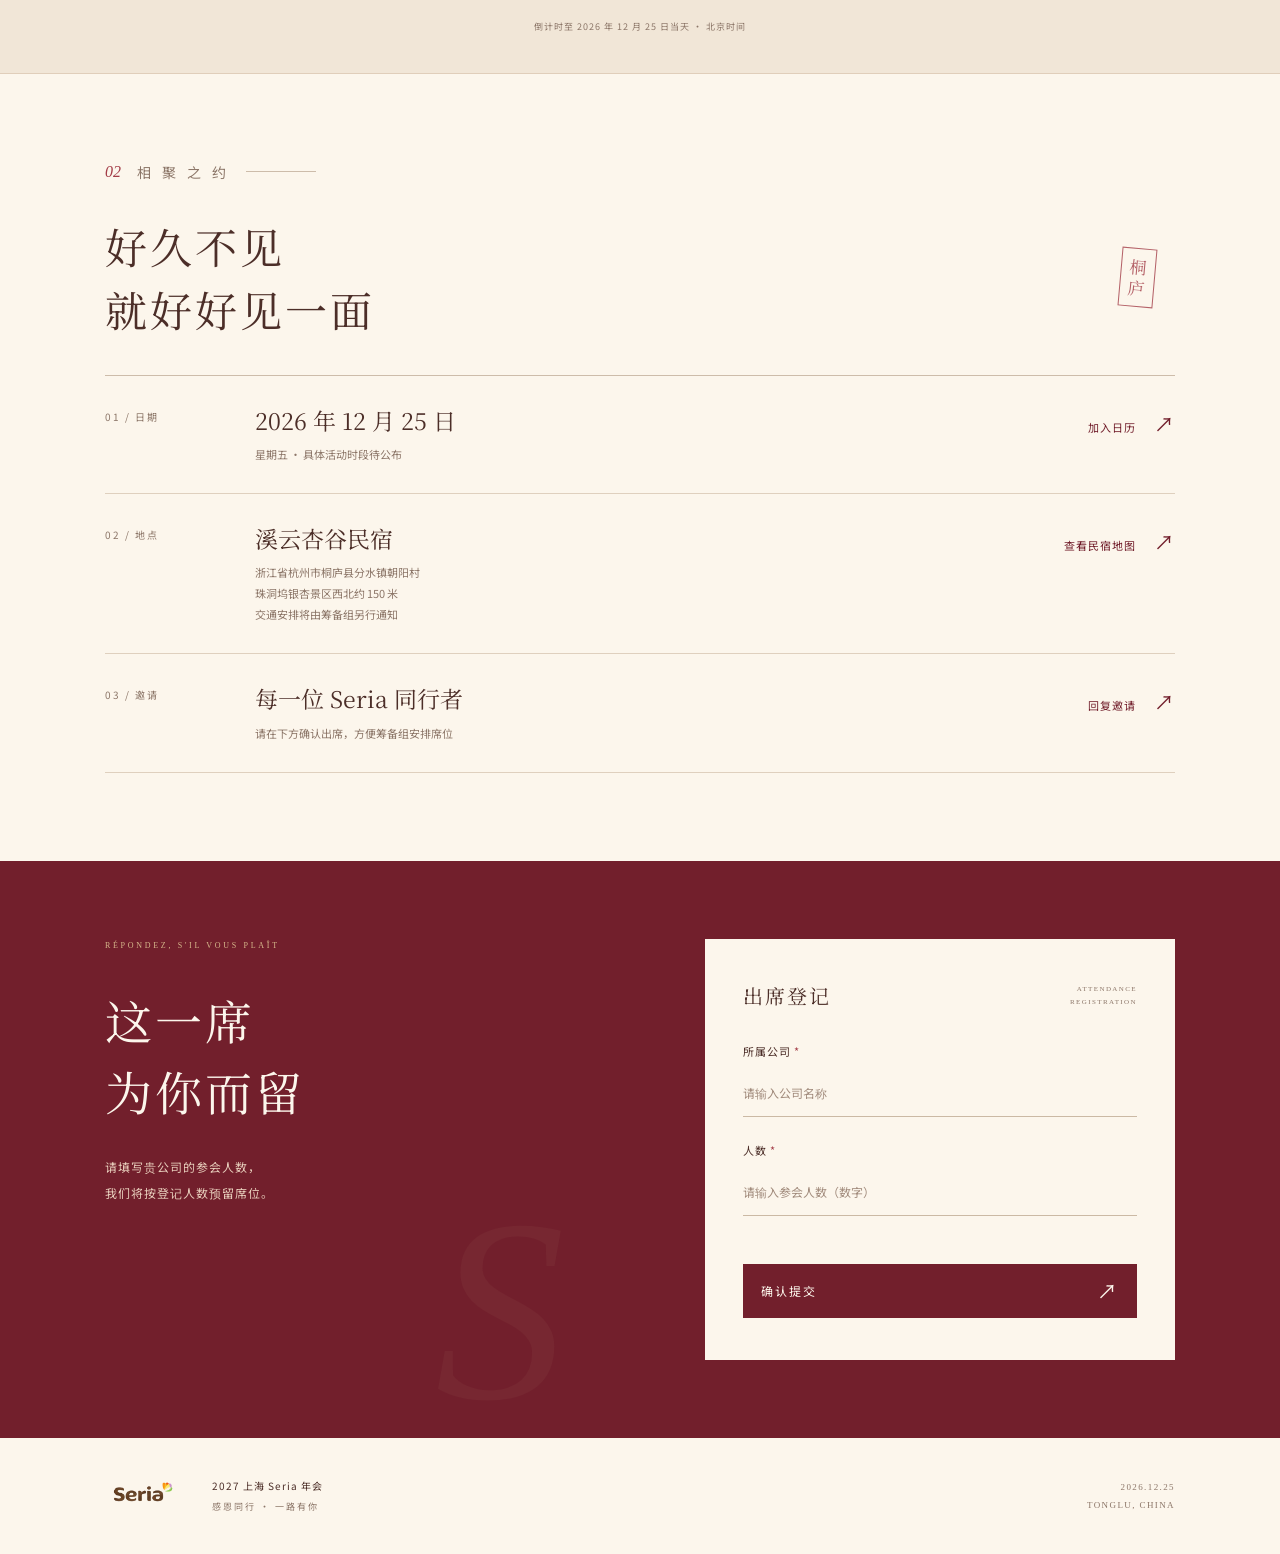
==== commit 396c88dc: "Match invitation cover caption sizes" ====
--- a/index.html
+++ b/index.html
@@ -15,7 +15,7 @@
 <script defer src="./assets/jszip.min.js"></script>
 <script type="module" src="./download.mjs?v=20261105-font3"></script>
 <script type="module" src="./app.mjs?v=20261105-reset3"></script>
-<style>@font-face{font-family:"Seria Serif Complete";src:url("./assets/fonts/serif-sc-complete.woff2") format("woff2");font-weight:400;font-style:normal;font-display:swap}:root{--serif:"Seria Serif Complete","Songti SC","STSong","SimSun",serif}.company-success .company-receipt strong{font-family:var(--serif);font-weight:400}.form-heading>span{font:400 20px/1.5 var(--serif);letter-spacing:2px}.section-index{font-size:14px}.hero-year span{font:400 20px/1.8 var(--serif);letter-spacing:5px;white-space:nowrap}@media(max-width:800px){.section-index{font-size:14px}.hero-year span{font-size:24px;line-height:1.5;letter-spacing:4px;opacity:1}}</style>
+<style>@font-face{font-family:"Seria Serif Complete";src:url("./assets/fonts/serif-sc-complete.woff2") format("woff2");font-weight:400;font-style:normal;font-display:swap}:root{--serif:"Seria Serif Complete","Songti SC","STSong","SimSun",serif}.company-success .company-receipt strong{font-family:var(--serif);font-weight:400}.form-heading>span{font:400 20px/1.5 var(--serif);letter-spacing:2px}.section-index{font-size:14px}.hero-year span{font:400 20px/1.8 var(--serif);letter-spacing:5px;white-space:nowrap}@media(max-width:800px){.section-index{font-size:14px}.hero-year span{font-size:24px;line-height:1.5;letter-spacing:4px;opacity:1}}.hero-kicker{font-size:14px}@media(max-width:800px){.hero-kicker{font-size:11px}}</style>
 </head>
 <body>
 <a class="skip" href="#invitation">跳至邀请正文</a>
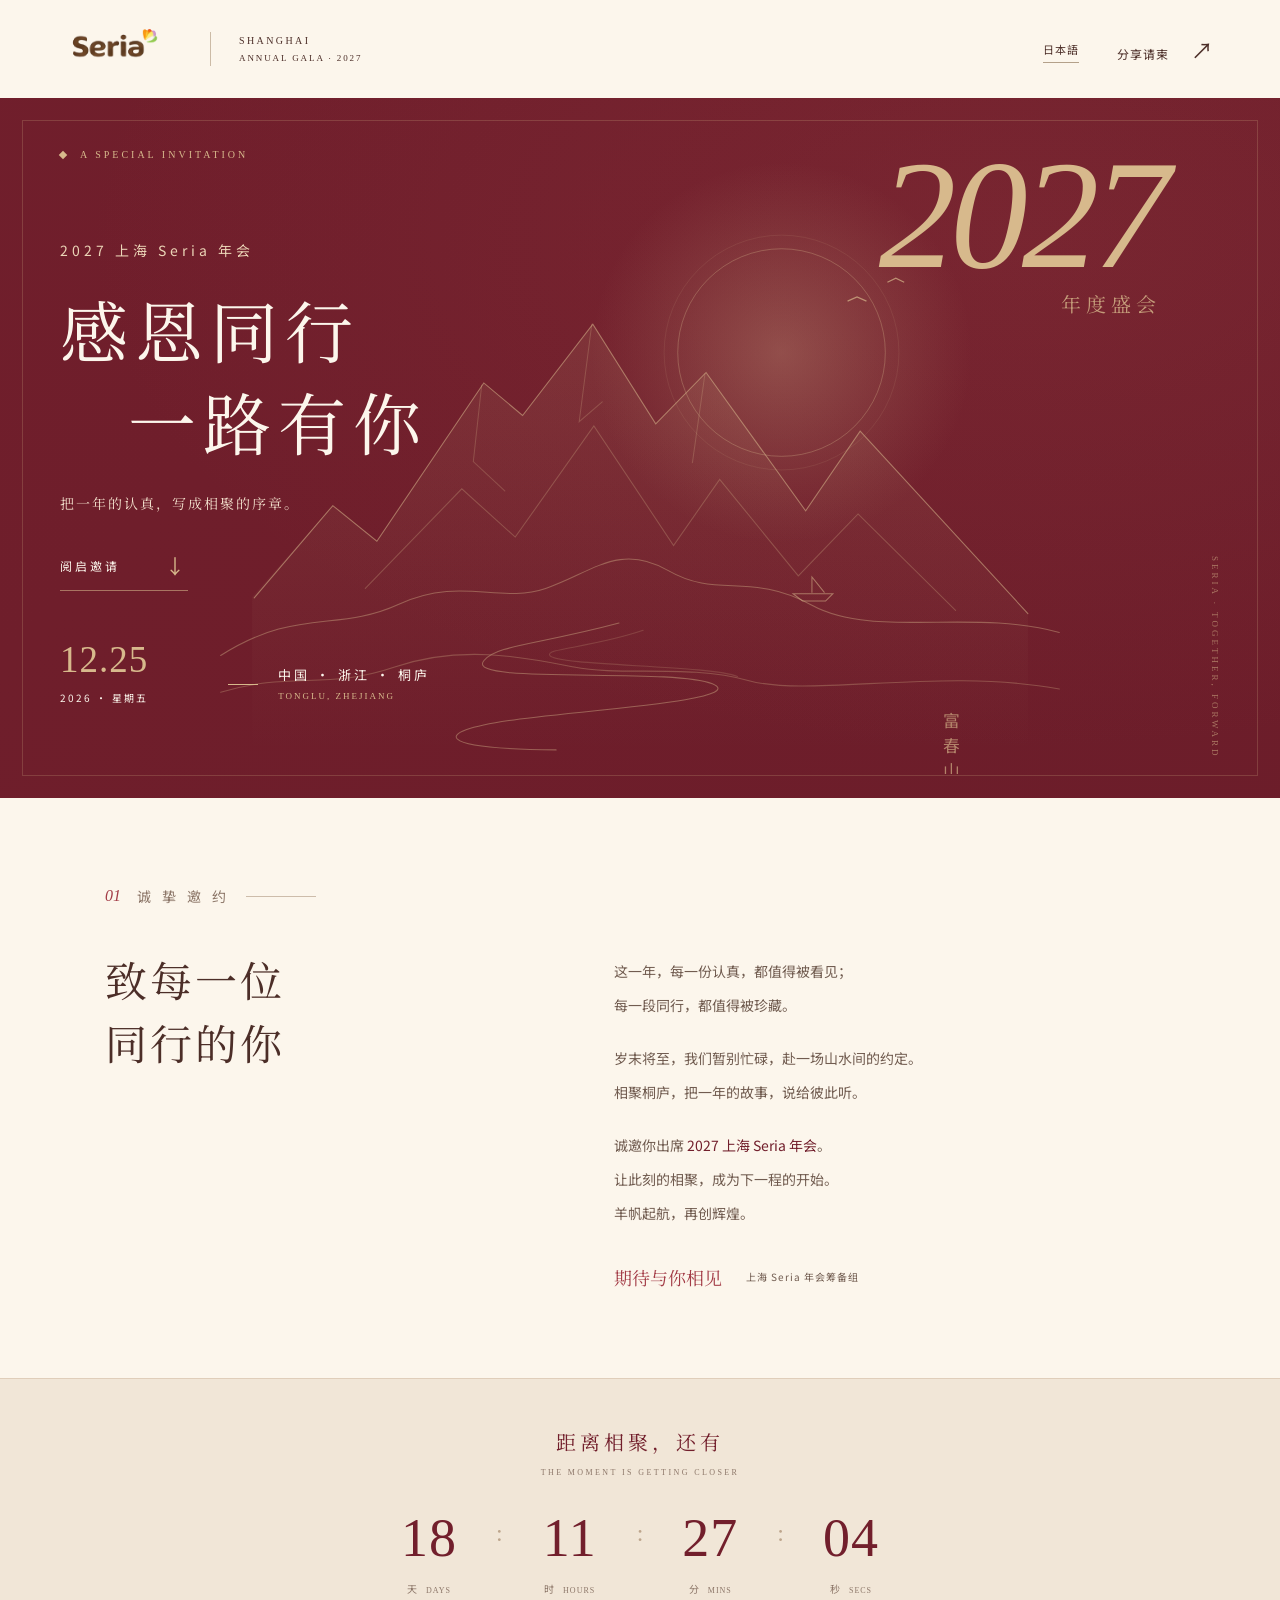
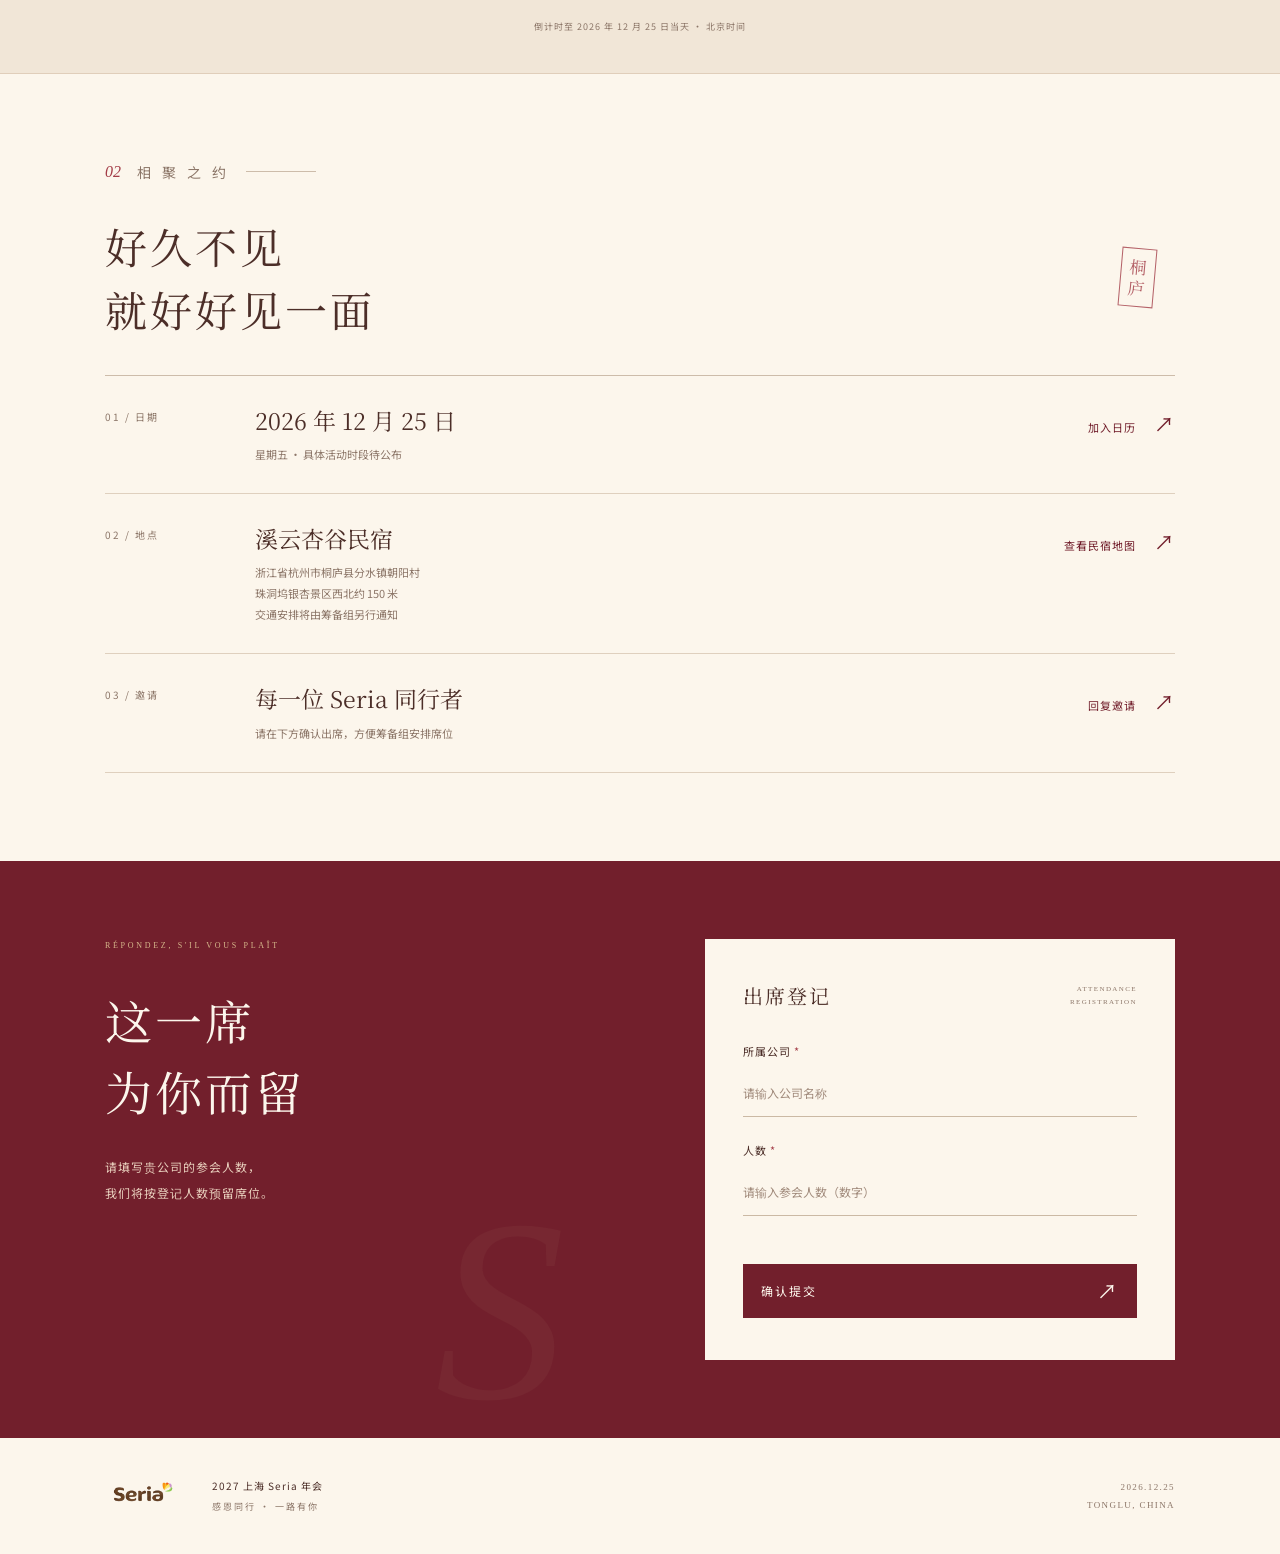
==== commit 07240730: "Enlarge Chinese share image heading" ====
--- a/index.html
+++ b/index.html
@@ -150,8 +150,8 @@
   <button type="button" id="copy-share-link" class="share-download" style="width:100%;margin:12px 0;background:transparent;border:1px solid #721f2c;color:#721f2c">复制邀请函链接 <span aria-hidden="true">↗</span></button>
   <input id="share-link-value" aria-label="邀请函链接" readonly hidden style="width:100%;font-size:14px" />
   <p id="share-link-status" role="status" aria-live="polite" style="font-size:12px"></p>
-  <img class="share-poster" src="./assets/share/invitation-sc.jpg?v=20261104-copy1" width="1190" height="1355" alt="2027 上海 Seria 年会中文邀请函，含进入请柬的二维码">
-  <a class="share-download" href="./assets/share/invitation-sc.jpg?v=20261104-copy1" download="Seria-2027-invitation-zh.jpg">保存请柬图片（分享图片） <span aria-hidden="true">↓</span></a>
+  <img class="share-poster" src="./assets/share/invitation-sc-large.jpg?v=20261105" width="1190" height="1355" alt="2027 上海 Seria 年会中文邀请函，含进入请柬的二维码">
+  <a class="share-download" href="./assets/share/invitation-sc-large.jpg?v=20261105" download="Seria-2027-invitation-zh.jpg">保存请柬图片（分享图片） <span aria-hidden="true">↓</span></a>
 </dialog>
 <noscript><p class="noscript">请启用 JavaScript，以查看实时倒计时并提交出席回执。</p></noscript>
 </body>
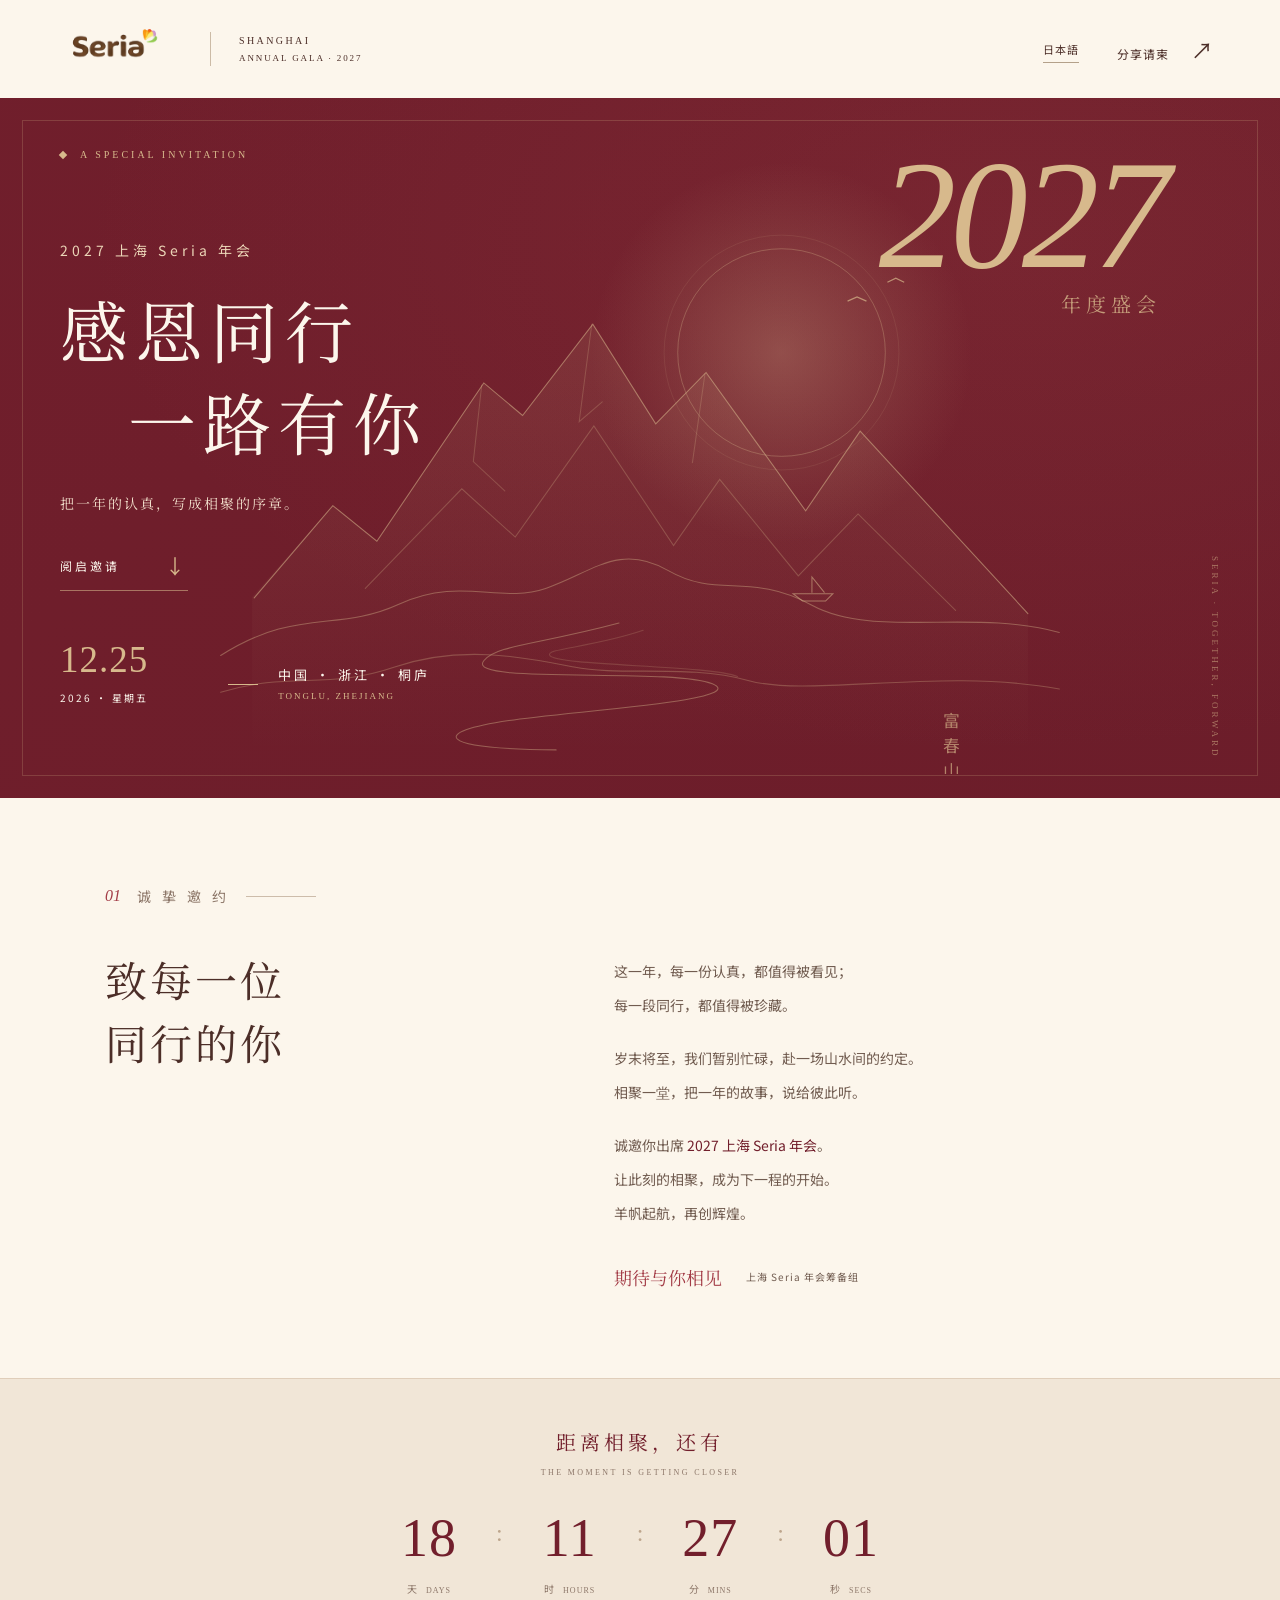
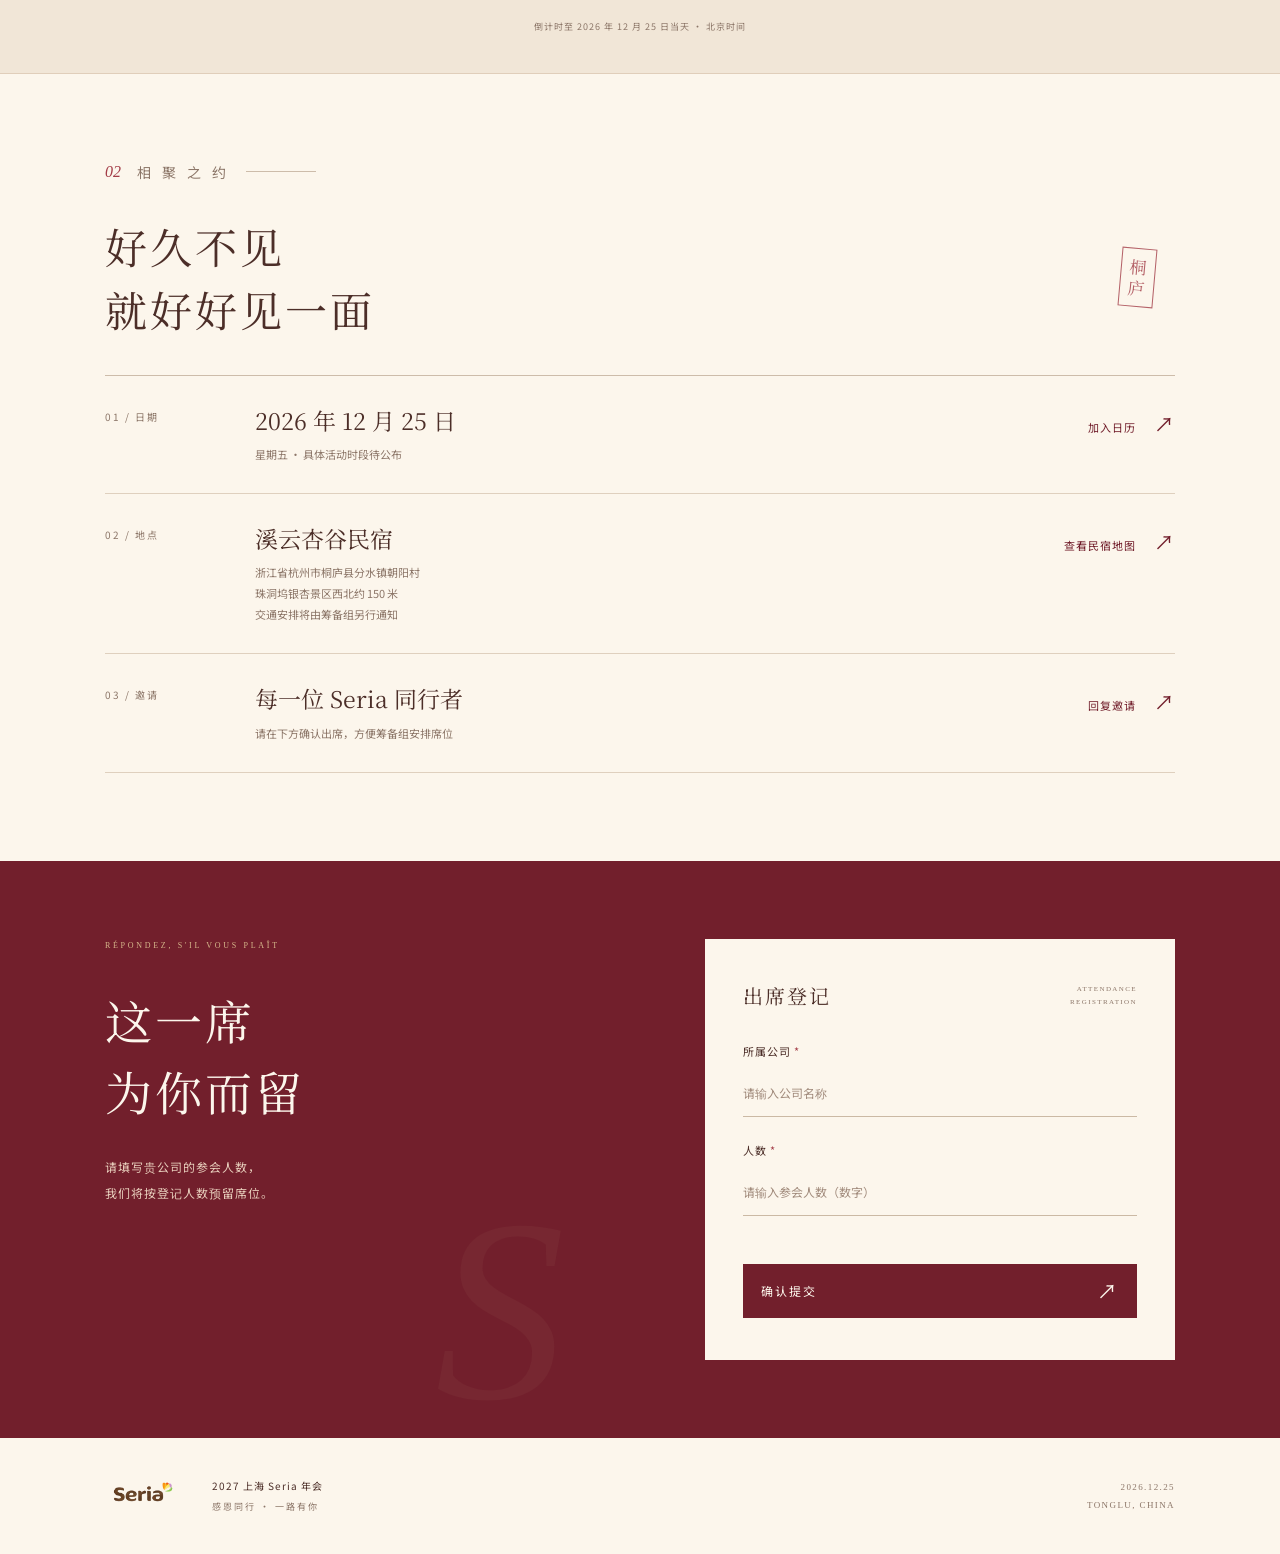
==== commit 794ca859: "Update gathering wording in both languages" ====
--- a/index.html
+++ b/index.html
@@ -71,7 +71,7 @@
       <h2 id="letter-heading">致每一位<br>同行的你</h2>
       <div class="letter-copy">
         <p>这一年，每一份认真，都值得被看见；<br>每一段同行，都值得被珍藏。</p>
-        <p>岁末将至，我们暂别忙碌，赴一场山水间的约定。<br class="desktop-break">相聚桐庐，把一年的故事，说给彼此听。</p>
+        <p>岁末将至，我们暂别忙碌，赴一场山水间的约定。<br class="desktop-break">相聚一堂，把一年的故事，说给彼此听。</p>
         <p>诚邀你出席 <strong>2027 上海 Seria 年会</strong>。<br>让此刻的相聚，成为下一程的开始。<br>羊帆起航，再创辉煌。</p>
         <div class="letter-signature"><span>期待与你相见</span><b>上海 Seria 年会筹备组</b></div>
       </div>
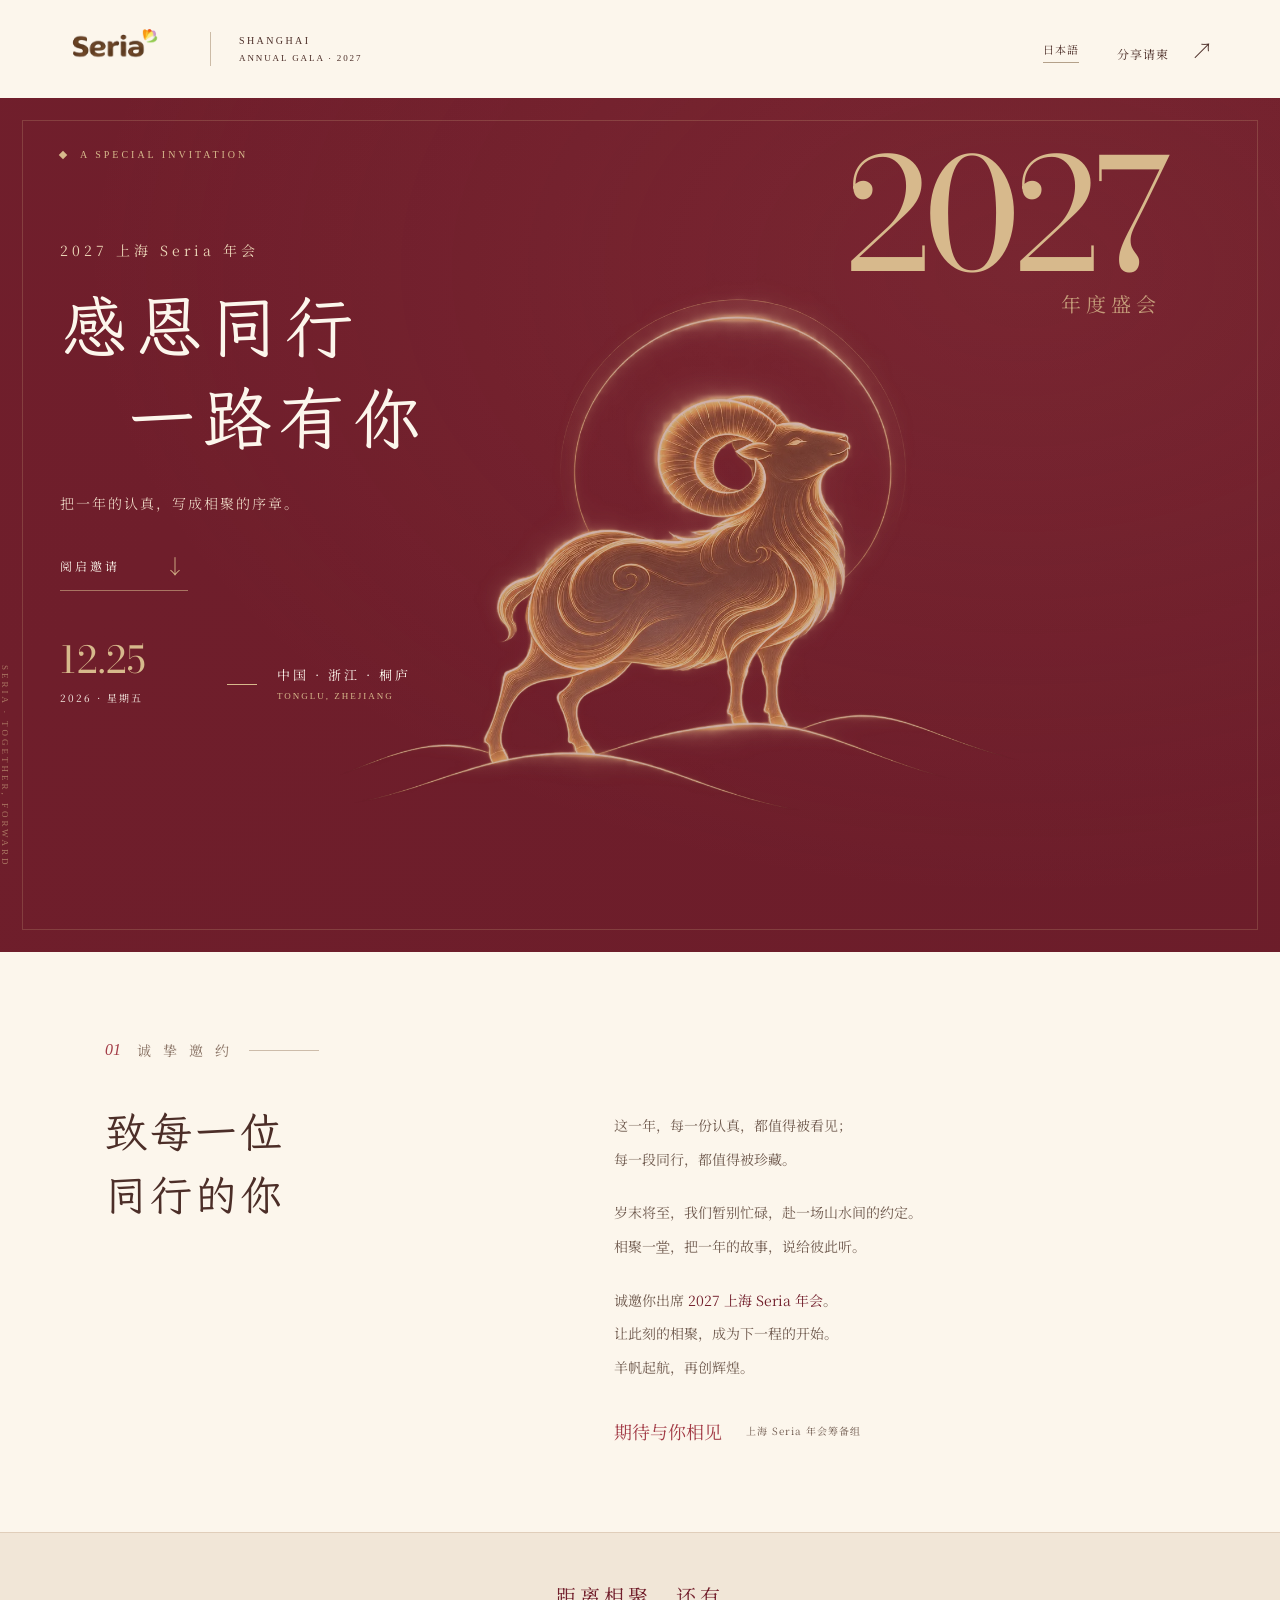
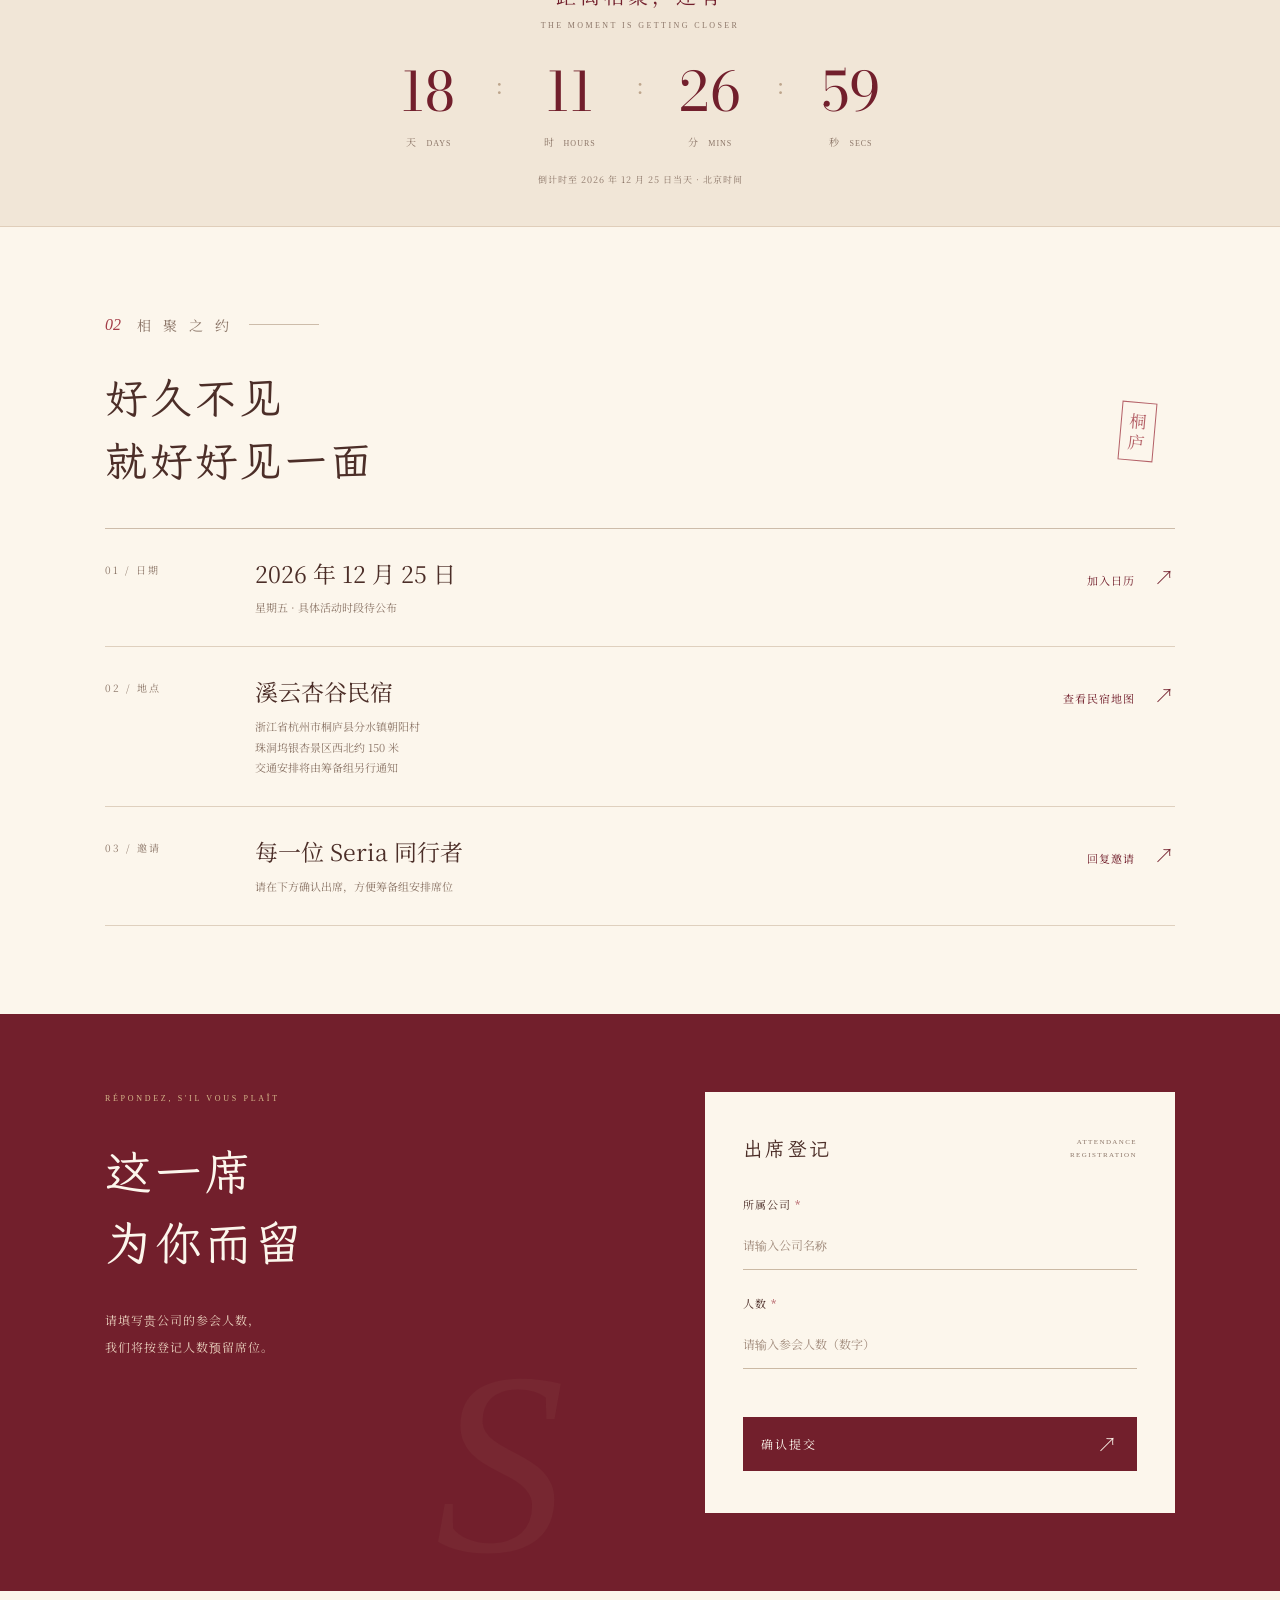
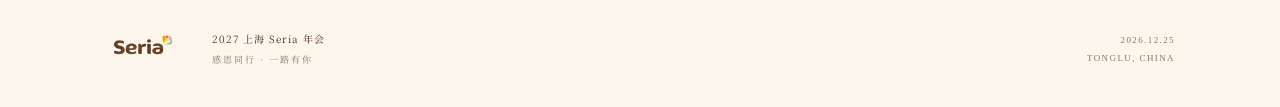
==== commit f308445b: "Refresh Chinese invitation with ram artwork and typography" ====
--- a/index.html
+++ b/index.html
@@ -16,6 +16,19 @@
 <script type="module" src="./download.mjs?v=20261105-font3"></script>
 <script type="module" src="./app.mjs?v=20261105-reset3"></script>
 <style>@font-face{font-family:"Seria Serif Complete";src:url("./assets/fonts/serif-sc-complete.woff2") format("woff2");font-weight:400;font-style:normal;font-display:swap}:root{--serif:"Seria Serif Complete","Songti SC","STSong","SimSun",serif}.company-success .company-receipt strong{font-family:var(--serif);font-weight:400}.form-heading>span{font:400 20px/1.5 var(--serif);letter-spacing:2px}.section-index{font-size:14px}.hero-year span{font:400 20px/1.8 var(--serif);letter-spacing:5px;white-space:nowrap}@media(max-width:800px){.section-index{font-size:14px}.hero-year span{font-size:24px;line-height:1.5;letter-spacing:4px;opacity:1}}.hero-kicker{font-size:14px}@media(max-width:800px){.hero-kicker{font-size:11px}}</style>
+<style>
+@font-face{font-family:SeriaWenKai;src:url("./assets/fonts/wenkai-subset.woff2") format("woff2");font-weight:400;font-display:swap}
+@font-face{font-family:SeriaSongLight;src:url("./assets/fonts/source-song-light.woff2") format("woff2");font-weight:300;font-display:swap}
+@font-face{font-family:SeriaBodoni;src:url("./assets/fonts/bodoni-subset.woff2") format("woff2");font-weight:400;font-display:swap}
+:root{--sans:"Seria Serif Complete","Songti SC","STSong",serif}
+h1,h2,.form-heading>span,.success-panel h3{font-family:SeriaWenKai,var(--serif);font-weight:400}
+.hero-subtitle{font-family:SeriaSongLight,var(--serif);font-weight:300}
+.hero-year,.hero-date strong,.countdown strong{font-family:SeriaBodoni,Georgia,serif;font-style:normal}
+.hero .landscape{display:none}
+.hero:before{content:"";position:absolute;inset:0;background:url("./assets/ram-art.webp") no-repeat 60% 62%/min(68%,930px) auto;opacity:.67;pointer-events:none;z-index:0}
+.hero-copy,.hero-bottom,.hero-eyebrow,.hero-corner{position:relative;z-index:2}
+@media(max-width:800px){.hero:before{background-position:63% 79%;background-size:115% auto;opacity:.39}}
+</style>
 </head>
 <body>
 <a class="skip" href="#invitation">跳至邀请正文</a>
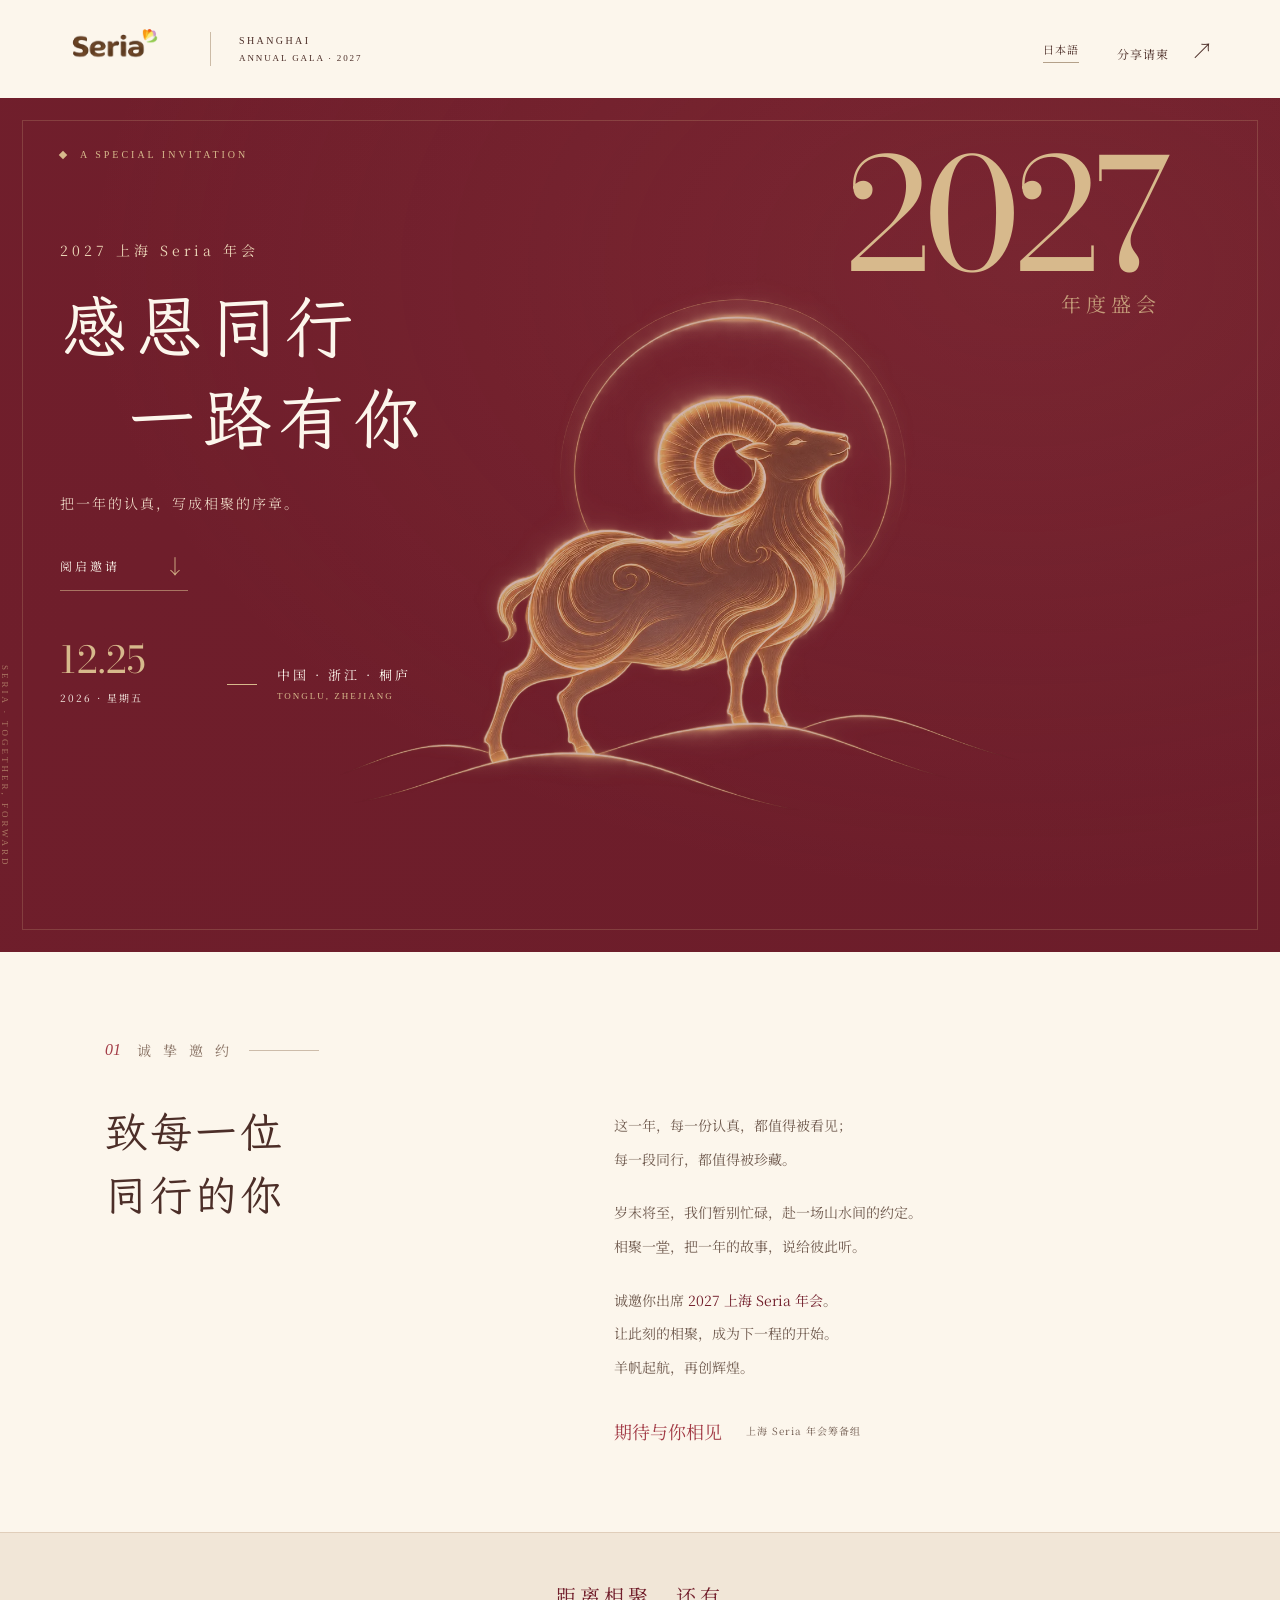
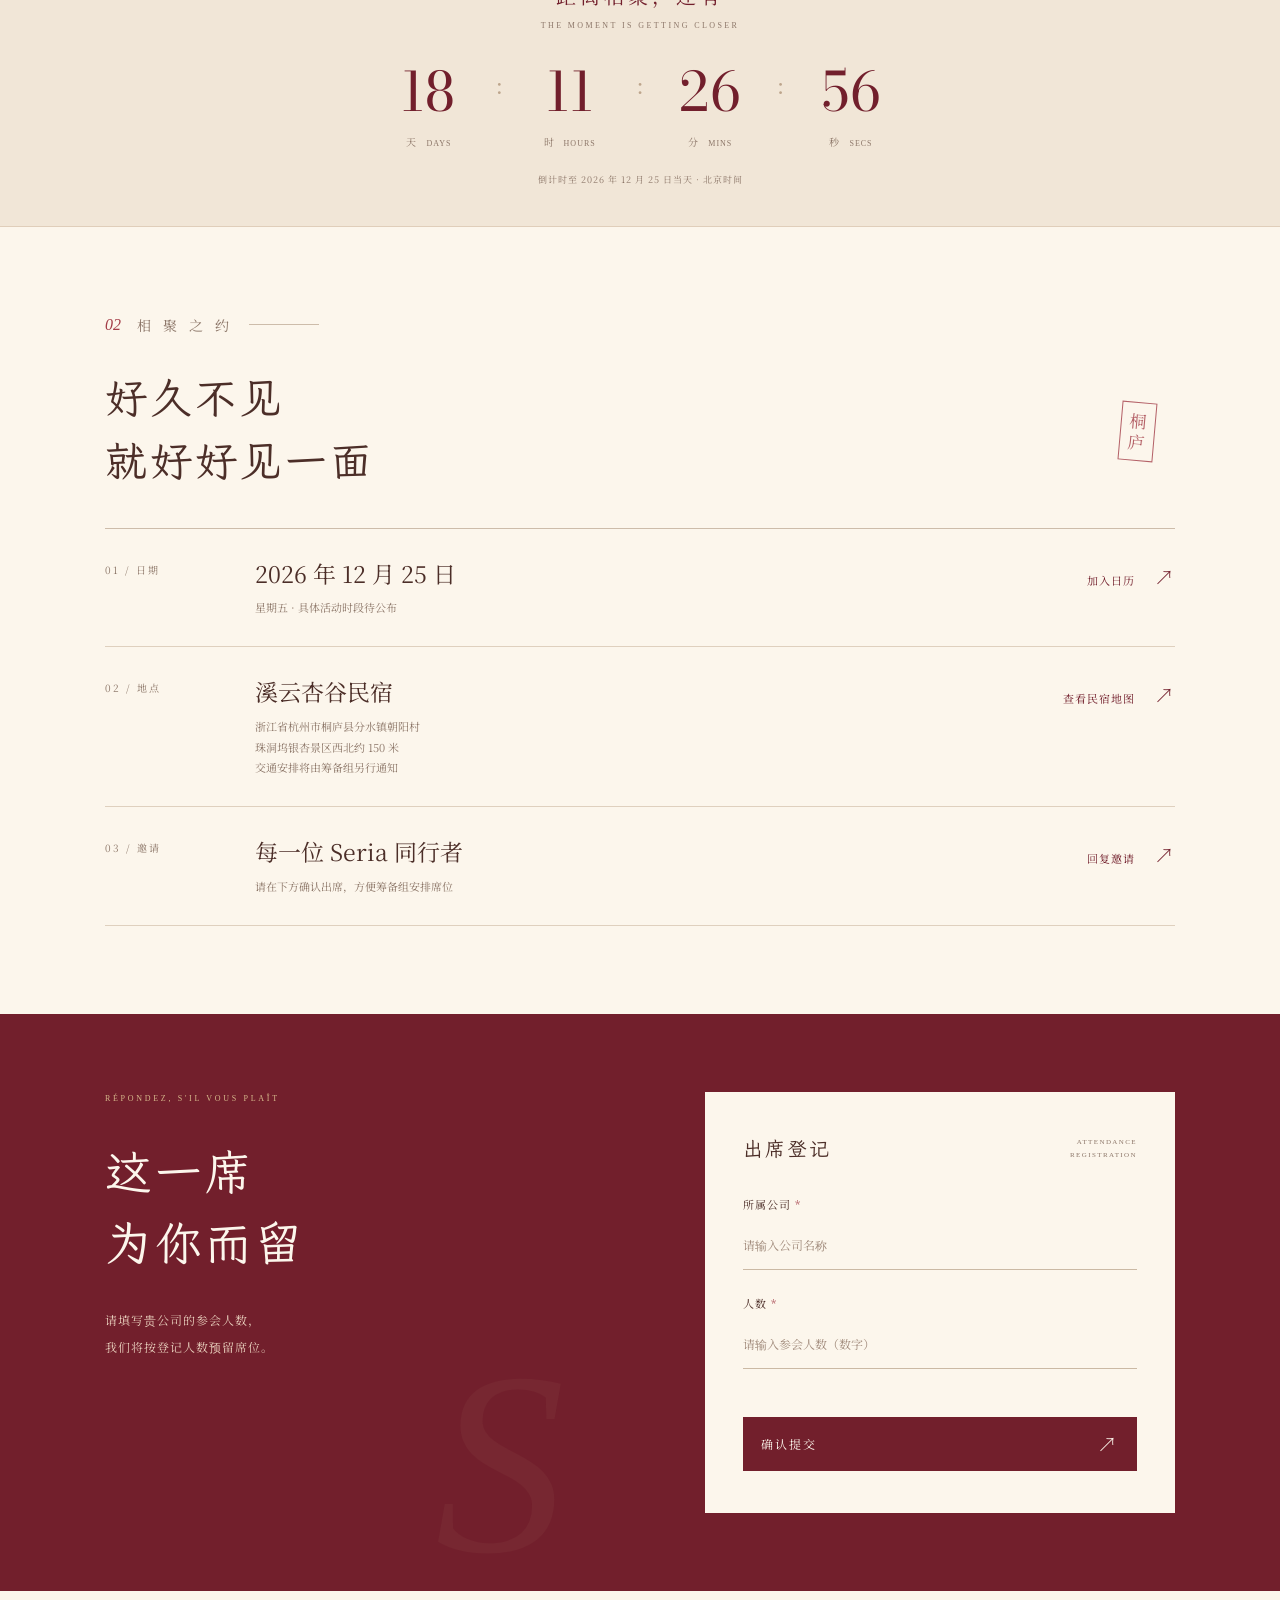
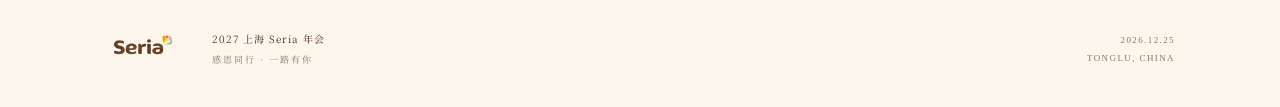
==== commit e77cbd92: "Unify ram design across Japanese page and share images" ====
--- a/index.html
+++ b/index.html
@@ -163,8 +163,8 @@
   <button type="button" id="copy-share-link" class="share-download" style="width:100%;margin:12px 0;background:transparent;border:1px solid #721f2c;color:#721f2c">复制邀请函链接 <span aria-hidden="true">↗</span></button>
   <input id="share-link-value" aria-label="邀请函链接" readonly hidden style="width:100%;font-size:14px" />
   <p id="share-link-status" role="status" aria-live="polite" style="font-size:12px"></p>
-  <img class="share-poster" src="./assets/share/invitation-sc-large.jpg?v=20261105" width="1190" height="1355" alt="2027 上海 Seria 年会中文邀请函，含进入请柬的二维码">
-  <a class="share-download" href="./assets/share/invitation-sc-large.jpg?v=20261105" download="Seria-2027-invitation-zh.jpg">保存请柬图片（分享图片） <span aria-hidden="true">↓</span></a>
+  <img class="share-poster" src="./assets/share/invitation-sc-ram.jpg?v=20261105" width="1190" height="1355" alt="2027 上海 Seria 年会中文邀请函，含进入请柬的二维码">
+  <a class="share-download" href="./assets/share/invitation-sc-ram.jpg?v=20261105" download="Seria-2027-invitation-zh.jpg">保存请柬图片（分享图片） <span aria-hidden="true">↓</span></a>
 </dialog>
 <noscript><p class="noscript">请启用 JavaScript，以查看实时倒计时并提交出席回执。</p></noscript>
 </body>
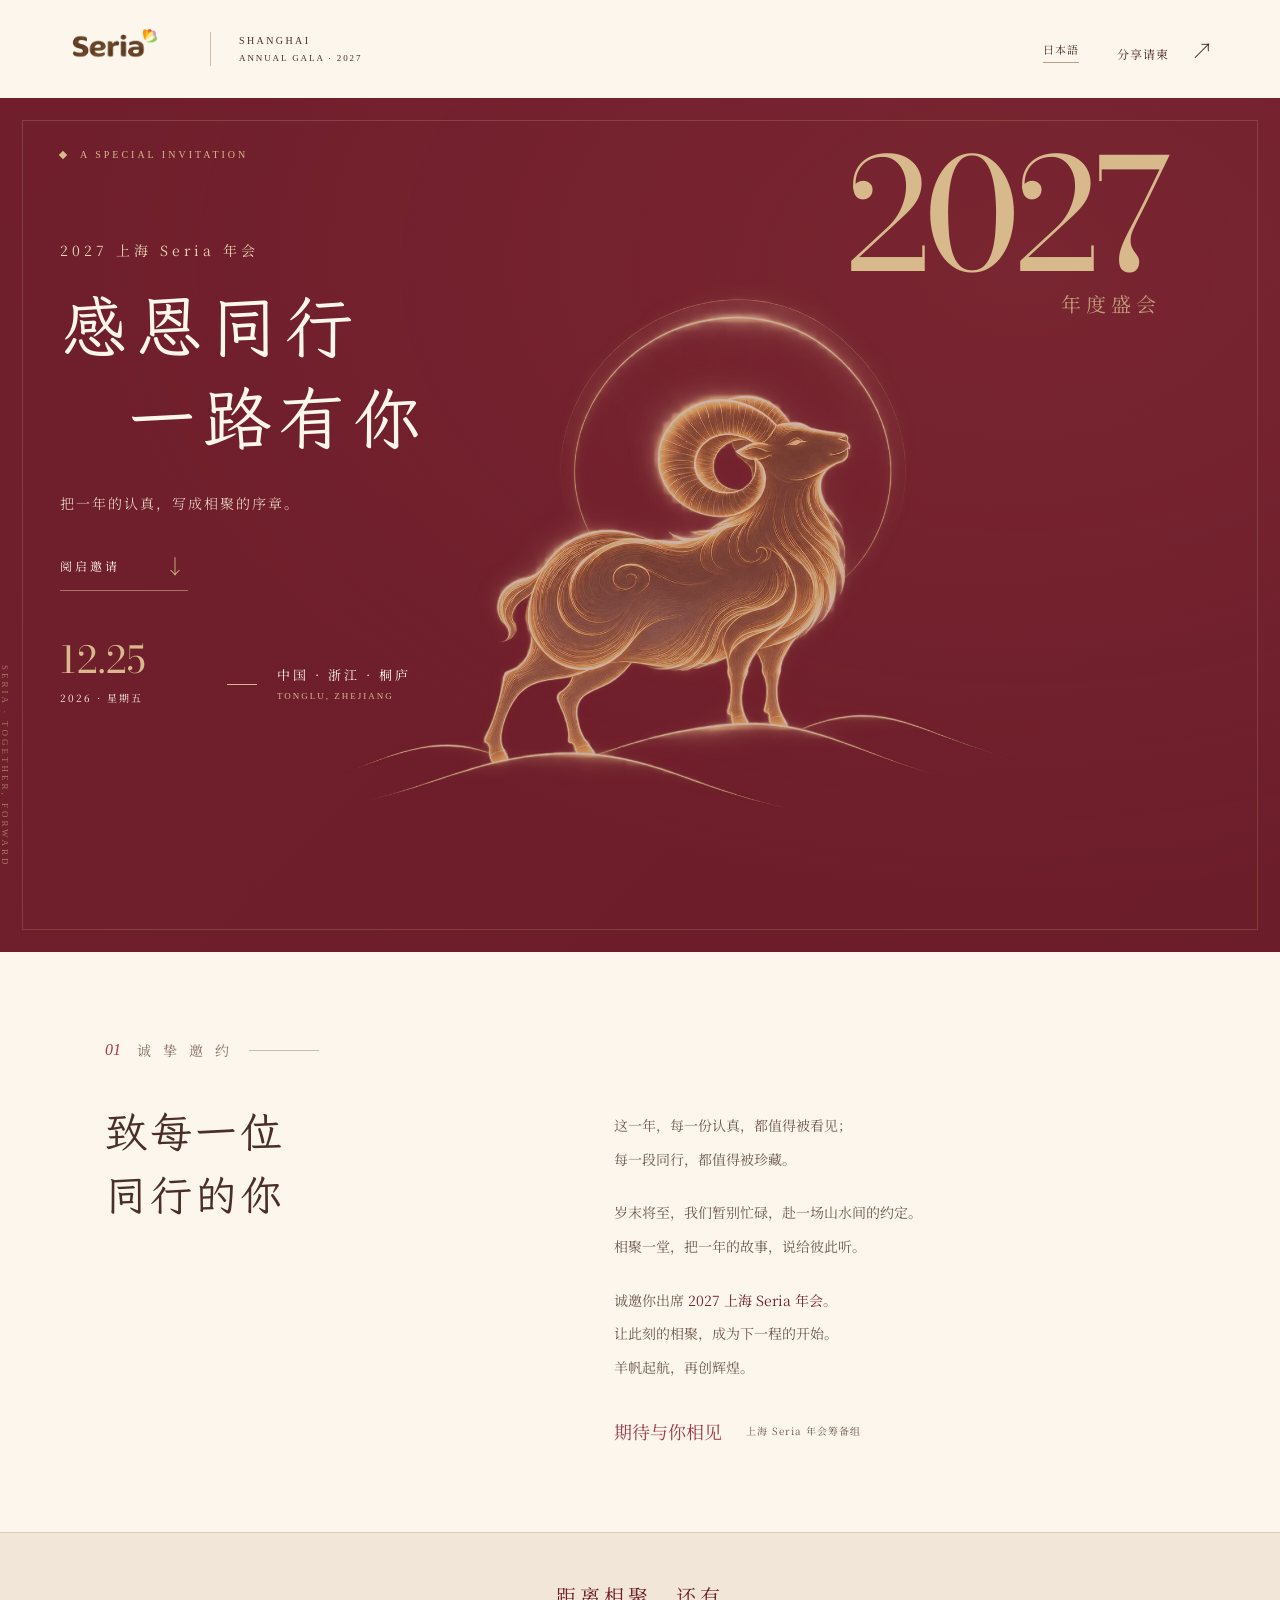
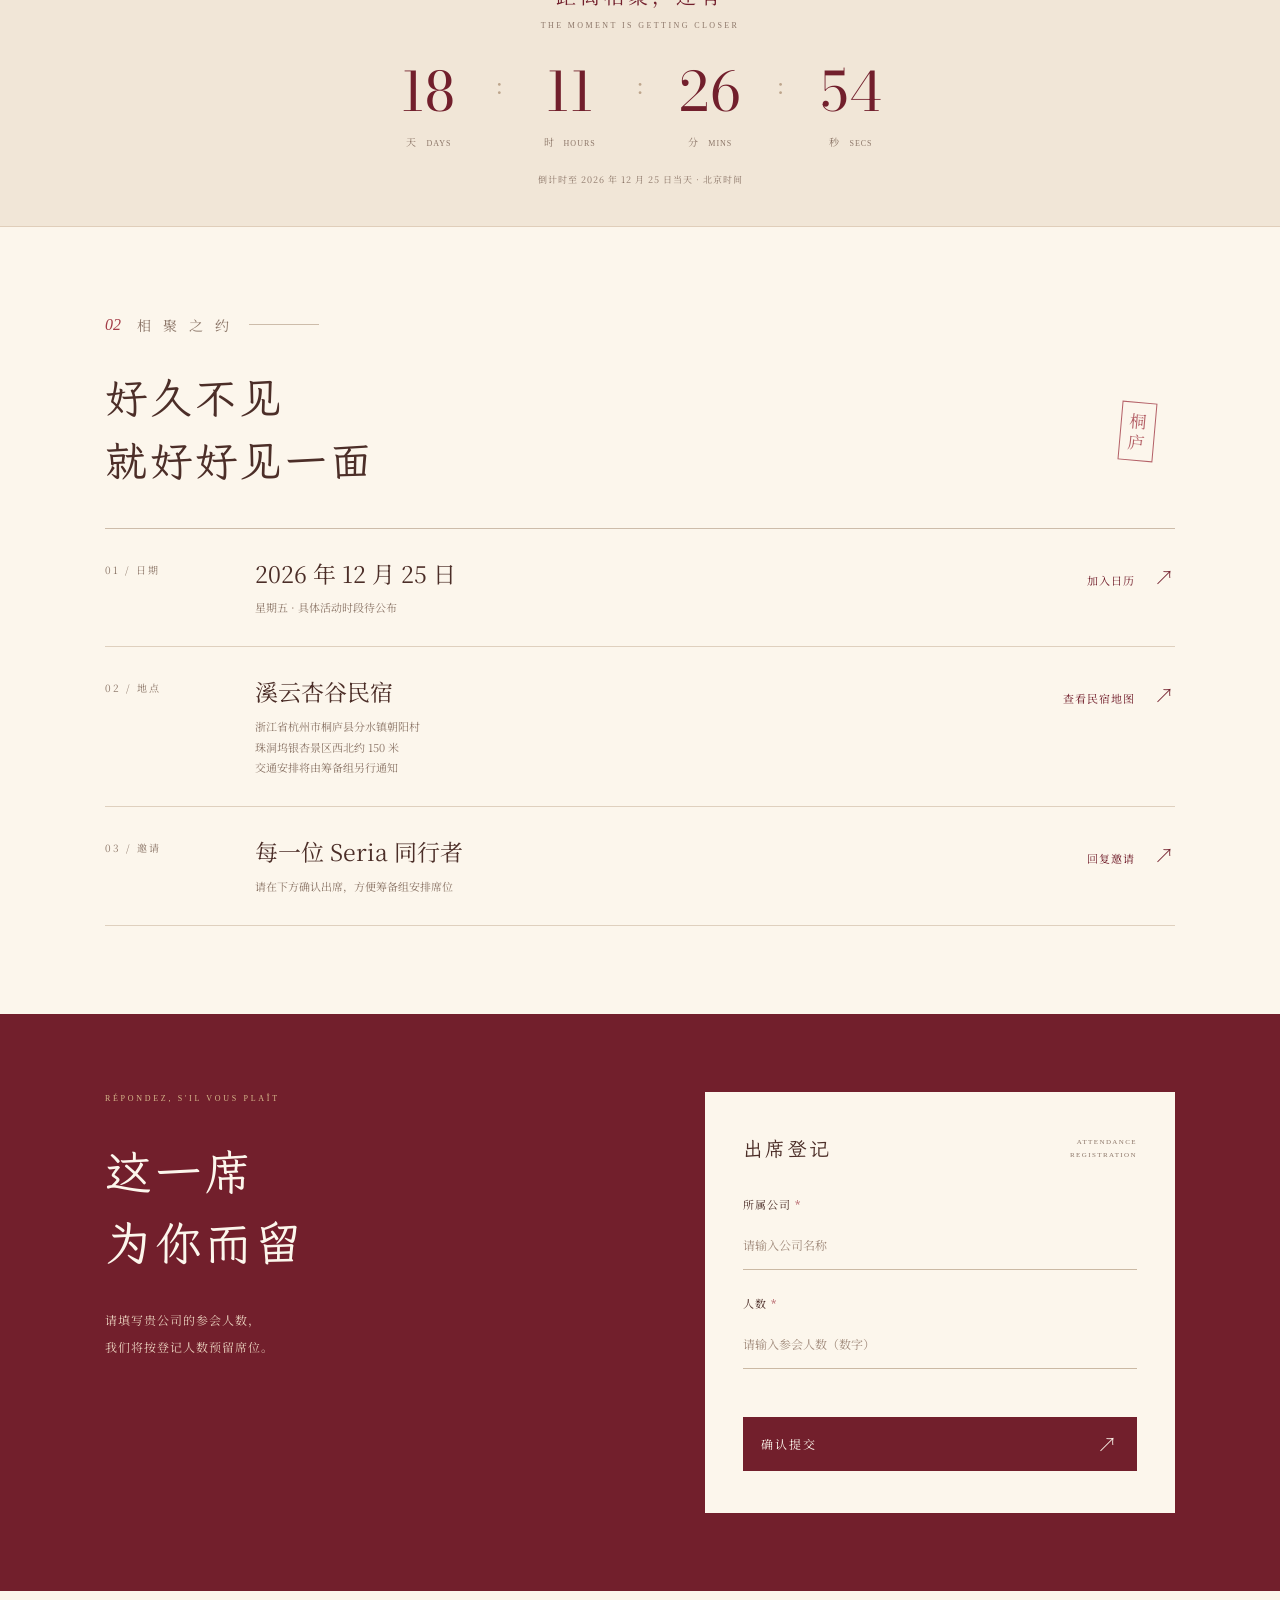
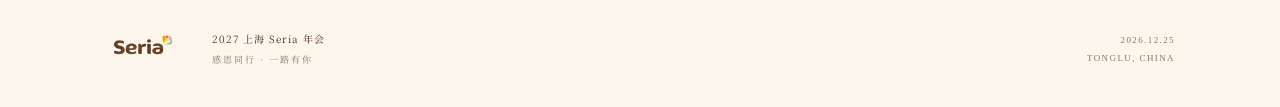
==== commit ac23c24b: "Center ram on share images and refine typography" ====
--- a/index.html
+++ b/index.html
@@ -15,7 +15,7 @@
 <script defer src="./assets/jszip.min.js"></script>
 <script type="module" src="./download.mjs?v=20261105-font3"></script>
 <script type="module" src="./app.mjs?v=20261105-reset3"></script>
-<style>@font-face{font-family:"Seria Serif Complete";src:url("./assets/fonts/serif-sc-complete.woff2") format("woff2");font-weight:400;font-style:normal;font-display:swap}:root{--serif:"Seria Serif Complete","Songti SC","STSong","SimSun",serif}.company-success .company-receipt strong{font-family:var(--serif);font-weight:400}.form-heading>span{font:400 20px/1.5 var(--serif);letter-spacing:2px}.section-index{font-size:14px}.hero-year span{font:400 20px/1.8 var(--serif);letter-spacing:5px;white-space:nowrap}@media(max-width:800px){.section-index{font-size:14px}.hero-year span{font-size:24px;line-height:1.5;letter-spacing:4px;opacity:1}}.hero-kicker{font-size:14px}@media(max-width:800px){.hero-kicker{font-size:11px}}</style>
+<style>@font-face{font-family:"Seria Serif Complete";src:url("./assets/fonts/serif-sc-v4.woff2") format("woff2");font-weight:400;font-style:normal;font-display:swap}:root{--serif:"Seria Serif Complete","Songti SC","STSong","SimSun",serif}.company-success .company-receipt strong{font-family:var(--serif);font-weight:400}.form-heading>span{font:400 20px/1.5 var(--serif);letter-spacing:2px}.section-index{font-size:14px}.hero-year span{font:400 20px/1.8 var(--serif);letter-spacing:5px;white-space:nowrap}@media(max-width:800px){.section-index{font-size:14px}.hero-year span{font-size:24px;line-height:1.5;letter-spacing:4px;opacity:1}}.hero-kicker{font-size:14px}@media(max-width:800px){.hero-kicker{font-size:11px}}</style>
 <style>
 @font-face{font-family:SeriaWenKai;src:url("./assets/fonts/wenkai-subset.woff2") format("woff2");font-weight:400;font-display:swap}
 @font-face{font-family:SeriaSongLight;src:url("./assets/fonts/source-song-light.woff2") format("woff2");font-weight:300;font-display:swap}
@@ -117,7 +117,7 @@
       <p class="eyebrow">RÉPONDEZ, S'IL VOUS PLAÎT</p>
       <h2 id="rsvp-heading">这一席<br>为你而留</h2>
       <p>请填写贵公司的参会人数，<br>我们将按登记人数预留席位。</p>
-      <span class="rsvp-art" aria-hidden="true">S</span>
+      
     </div>
     <div class="rsvp-panel">
       <form id="rsvp-form" class="company-form" novalidate>
@@ -163,8 +163,8 @@
   <button type="button" id="copy-share-link" class="share-download" style="width:100%;margin:12px 0;background:transparent;border:1px solid #721f2c;color:#721f2c">复制邀请函链接 <span aria-hidden="true">↗</span></button>
   <input id="share-link-value" aria-label="邀请函链接" readonly hidden style="width:100%;font-size:14px" />
   <p id="share-link-status" role="status" aria-live="polite" style="font-size:12px"></p>
-  <img class="share-poster" src="./assets/share/invitation-sc-ram.jpg?v=20261105" width="1190" height="1355" alt="2027 上海 Seria 年会中文邀请函，含进入请柬的二维码">
-  <a class="share-download" href="./assets/share/invitation-sc-ram.jpg?v=20261105" download="Seria-2027-invitation-zh.jpg">保存请柬图片（分享图片） <span aria-hidden="true">↓</span></a>
+  <img class="share-poster" src="./assets/share/invitation-sc-center.jpg?v=20261105" width="1190" height="1355" alt="2027 上海 Seria 年会中文邀请函，含进入请柬的二维码">
+  <a class="share-download" href="./assets/share/invitation-sc-center.jpg?v=20261105" download="Seria-2027-invitation-zh.jpg">保存请柬图片（分享图片） <span aria-hidden="true">↓</span></a>
 </dialog>
 <noscript><p class="noscript">请启用 JavaScript，以查看实时倒计时并提交出席回执。</p></noscript>
 </body>
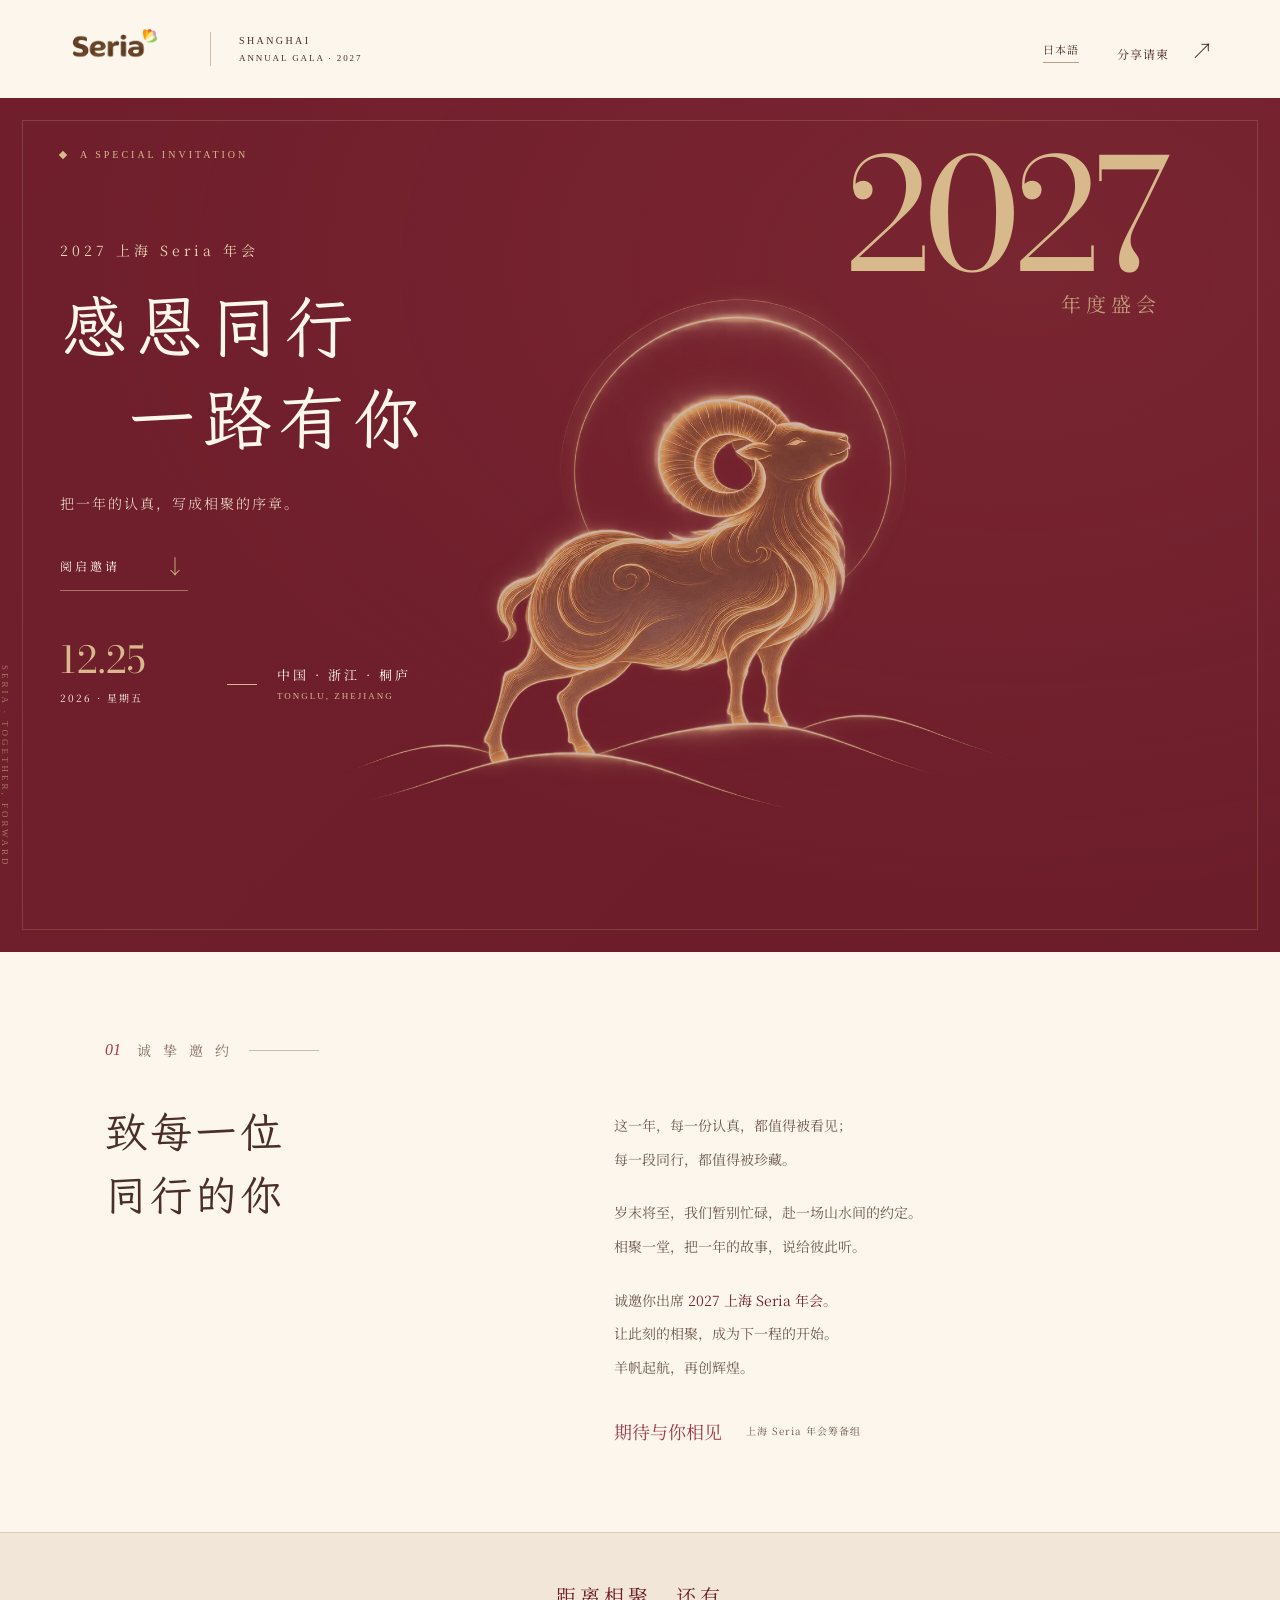
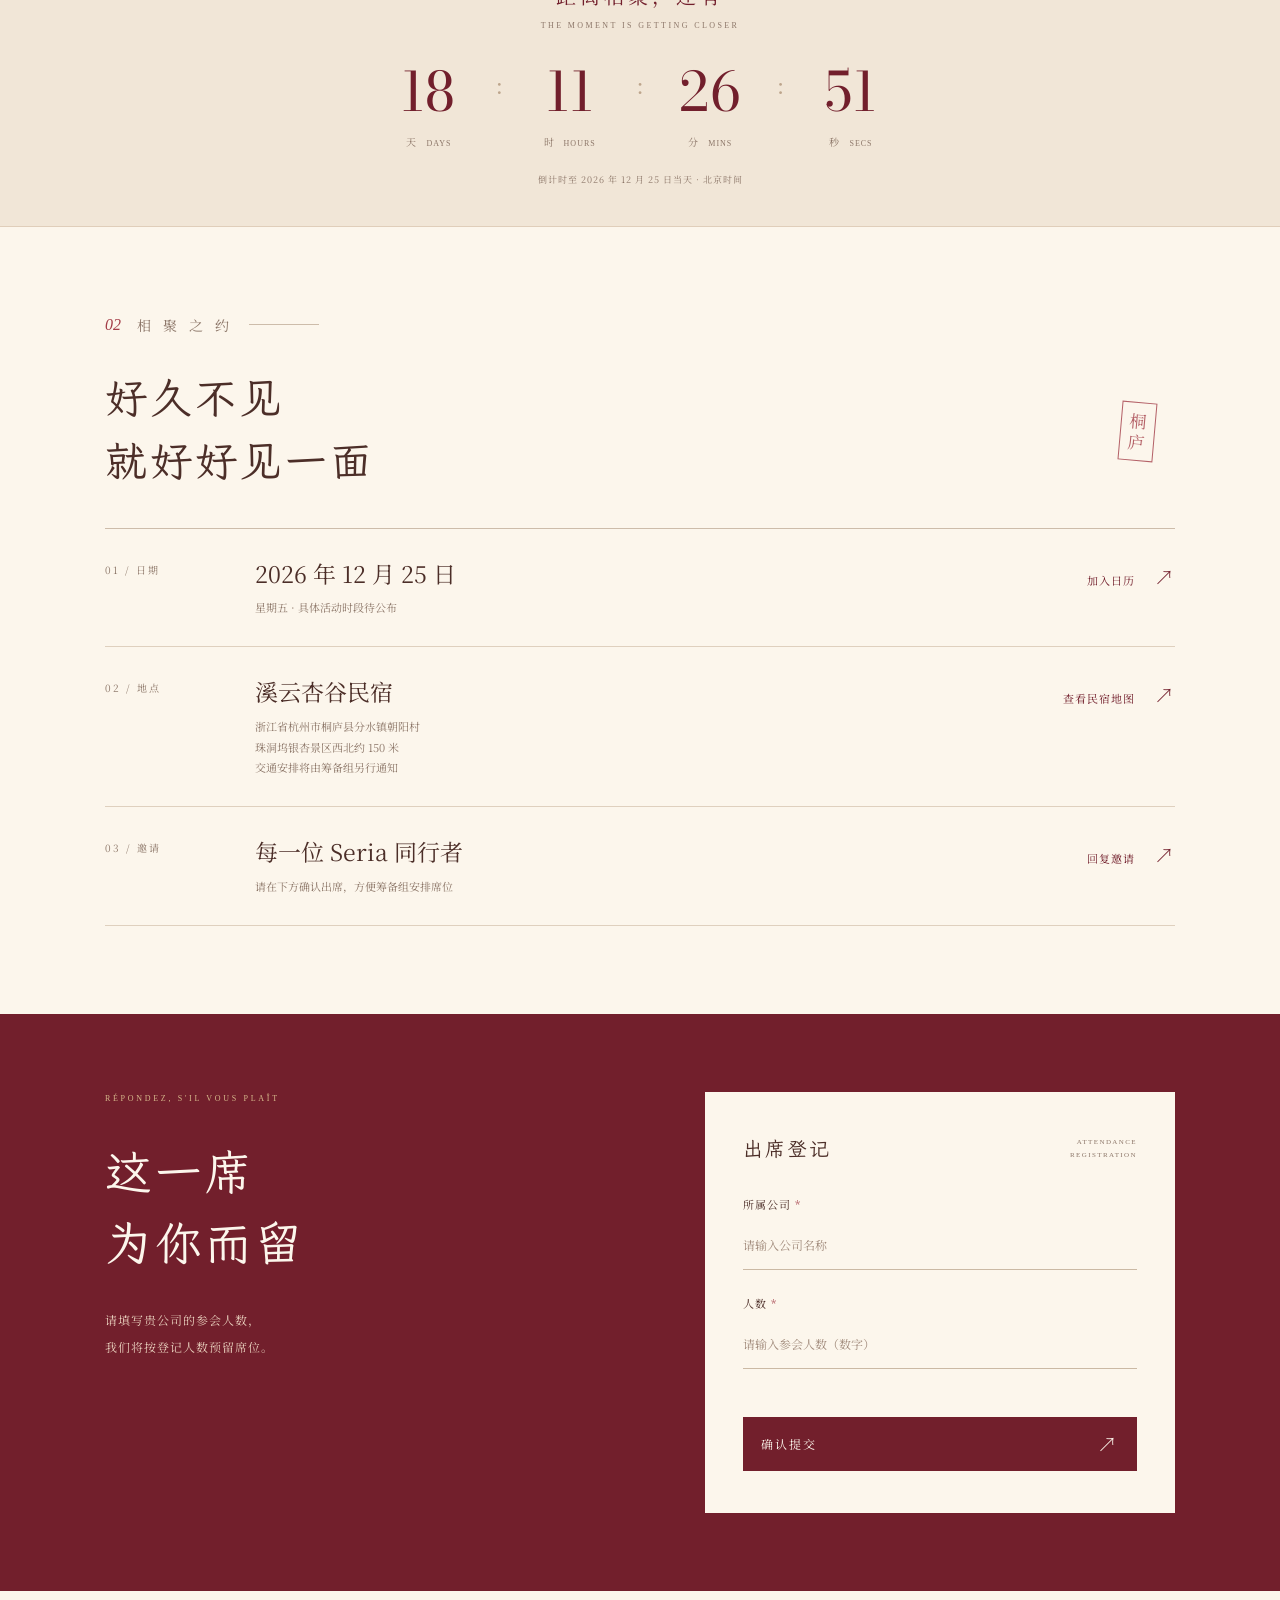
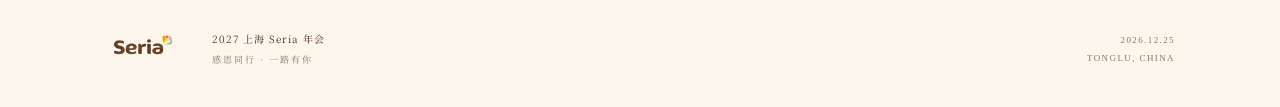
==== commit e167dfc9: "Refresh registration state following requested reset" ====
--- a/index.html
+++ b/index.html
@@ -14,7 +14,7 @@
 <link rel="stylesheet" href="./fonts.css?v=20261104-copy1">
 <script defer src="./assets/jszip.min.js"></script>
 <script type="module" src="./download.mjs?v=20261105-font3"></script>
-<script type="module" src="./app.mjs?v=20261105-reset3"></script>
+<script type="module" src="./app.mjs?v=20261105-finalreset4"></script>
 <style>@font-face{font-family:"Seria Serif Complete";src:url("./assets/fonts/serif-sc-v4.woff2") format("woff2");font-weight:400;font-style:normal;font-display:swap}:root{--serif:"Seria Serif Complete","Songti SC","STSong","SimSun",serif}.company-success .company-receipt strong{font-family:var(--serif);font-weight:400}.form-heading>span{font:400 20px/1.5 var(--serif);letter-spacing:2px}.section-index{font-size:14px}.hero-year span{font:400 20px/1.8 var(--serif);letter-spacing:5px;white-space:nowrap}@media(max-width:800px){.section-index{font-size:14px}.hero-year span{font-size:24px;line-height:1.5;letter-spacing:4px;opacity:1}}.hero-kicker{font-size:14px}@media(max-width:800px){.hero-kicker{font-size:11px}}</style>
 <style>
 @font-face{font-family:SeriaWenKai;src:url("./assets/fonts/wenkai-subset.woff2") format("woff2");font-weight:400;font-display:swap}
